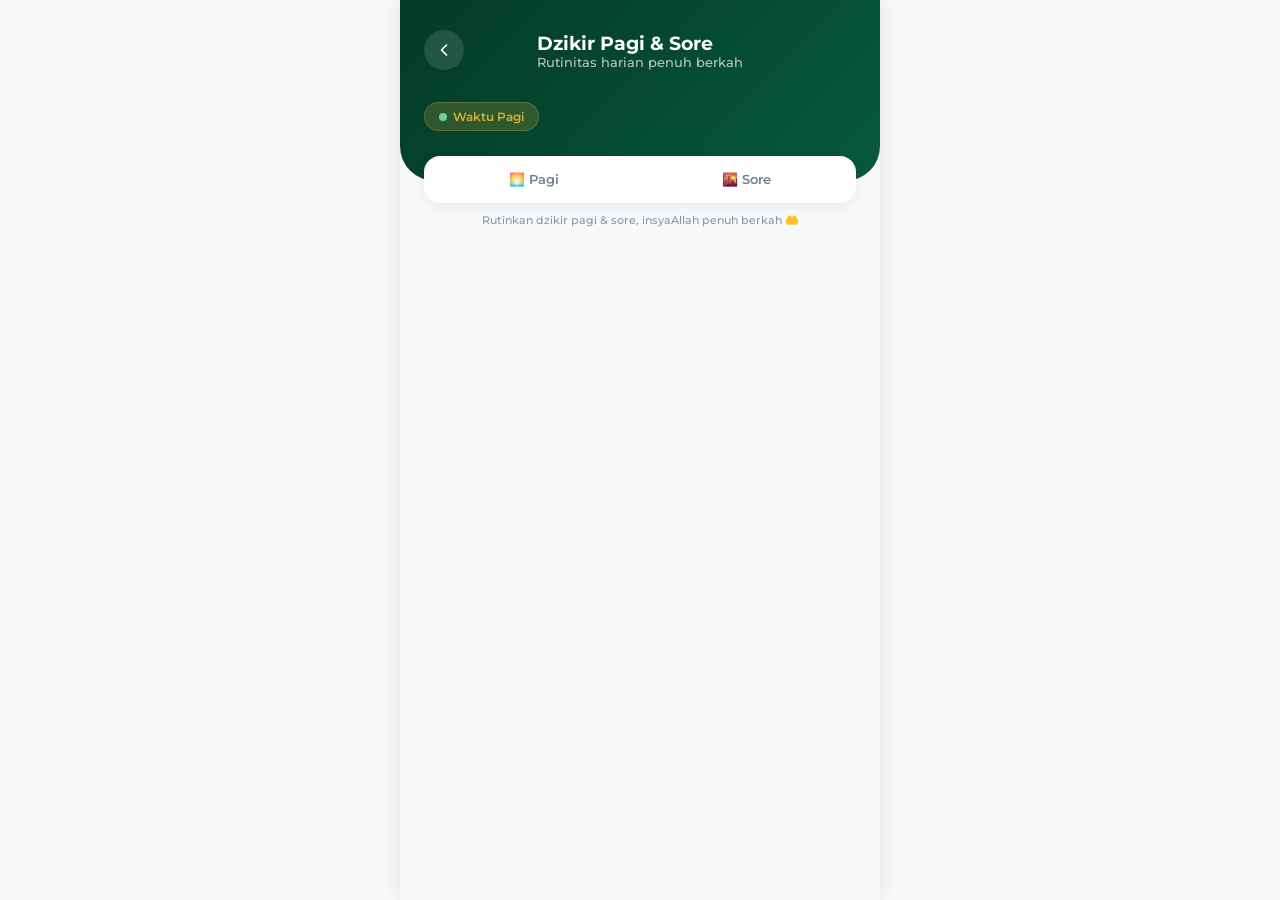
==== dzikir.html @ 4d91967d "Initial commit - Masjid Al Muhtadin website" ====
<!DOCTYPE html>
<html lang="id">
<head>
    <meta charset="UTF-8">
    <meta name="viewport" content="width=device-width, initial-scale=1.0, maximum-scale=1.0, user-scalable=no">
    <title>Dzikir Pagi & Sore - Masjid Al Muhtadin</title>
    <link href="https://fonts.googleapis.com/css2?family=Montserrat:wght@400;500;600;700&family=Amiri:wght@400;700&display=swap" rel="stylesheet">
    <style>
        * { margin: 0; padding: 0; box-sizing: border-box; }
        body {
            font-family: 'Montserrat', sans-serif;
            background-color: #f7f9fa;
            display: flex;
            justify-content: center;
            min-height: 100vh;
        }
        .app-container {
            width: 100%;
            max-width: 480px;
            background-color: #f7f9fa;
            min-height: 100vh;
            padding: 0 0 30px 0;
            box-shadow: 0 0 20px rgba(0,0,0,0.1);
        }

        /* Header */
        .dzikir-header {
            background: linear-gradient(135deg, #043927 0%, #065a3e 100%);
            padding: 30px 24px 50px 24px;
            border-bottom-left-radius: 35px;
            border-bottom-right-radius: 35px;
            position: relative;
        }
        .dzikir-header-top {
            display: flex;
            justify-content: space-between;
            align-items: center;
            margin-bottom: 20px;
        }
        .dzikir-back {
            width: 40px;
            height: 40px;
            border-radius: 50%;
            background: rgba(255,255,255,0.12);
            display: flex;
            justify-content: center;
            align-items: center;
            cursor: pointer;
            border: none;
            color: #ffffff;
        }
        .dzikir-back svg { width: 20px; height: 20px; }
        .dzikir-header-title {
            color: #ffffff;
            font-size: 1.2rem;
            font-weight: 700;
        }
        .dzikir-header-sub {
            color: rgba(255,255,255,0.7);
            font-size: 0.8rem;
            font-weight: 500;
        }
        .dzikir-waktu-badge {
            display: inline-flex;
            align-items: center;
            gap: 6px;
            background: rgba(212, 175, 55, 0.2);
            border: 1px solid rgba(212, 175, 55, 0.3);
            border-radius: 20px;
            padding: 6px 14px;
            margin-top: 12px;
        }
        .dzikir-waktu-badge span {
            color: #d4af37;
            font-size: 0.75rem;
            font-weight: 600;
        }
        .dzikir-waktu-badge .dot {
            width: 8px;
            height: 8px;
            border-radius: 50%;
            background: #6fcf97;
            animation: pulse 2s infinite;
        }
        @keyframes pulse { 0%, 100% { opacity: 1; } 50% { opacity: 0.3; } }

        /* Tab Pagi / Sore */
        .tab-container {
            display: flex;
            margin: -25px 24px 0 24px;
            background: #ffffff;
            border-radius: 16px;
            padding: 4px;
            box-shadow: 0 4px 15px rgba(0,0,0,0.06);
            position: relative;
            z-index: 2;
        }
        .tab-btn {
            flex: 1;
            padding: 12px;
            border: none;
            border-radius: 12px;
            font-family: 'Montserrat', sans-serif;
            font-size: 0.8rem;
            font-weight: 600;
            cursor: pointer;
            transition: all 0.3s ease;
            background: transparent;
            color: #718096;
        }
        .tab-btn.active {
            background: #043927;
            color: #ffffff;
            box-shadow: 0 2px 8px rgba(4,57,39,0.2);
        }

        /* Daftar Dzikir */
        .dzikir-list {
            padding: 20px 24px;
        }
        .dzikir-card {
            background: #ffffff;
            border-radius: 18px;
            padding: 20px;
            margin-bottom: 16px;
            box-shadow: 0 2px 10px rgba(0,0,0,0.04);
            transition: transform 0.2s ease;
        }
        .dzikir-card:active {
            transform: scale(0.99);
        }
        .dzikir-arab {
            font-family: 'Amiri', serif;
            font-size: 1.5rem;
            font-weight: 700;
            color: #043927;
            line-height: 1.8;
            margin-bottom: 12px;
            text-align: right;
            direction: rtl;
        }
        .dzikir-latin {
            color: #4a5568;
            font-size: 0.85rem;
            font-weight: 500;
            font-style: italic;
            margin-bottom: 8px;
            line-height: 1.5;
        }
        .dzikir-arti {
            color: #718096;
            font-size: 0.78rem;
            font-weight: 400;
            line-height: 1.5;
            margin-bottom: 12px;
        }
        .dzikir-info {
            display: flex;
            justify-content: space-between;
            align-items: center;
            padding-top: 12px;
            border-top: 1px solid #edf2f7;
        }
        .dzikir-pengulangan {
            display: flex;
            align-items: center;
            gap: 6px;
            color: #b8943a;
            font-size: 0.7rem;
            font-weight: 600;
        }
        .dzikir-pengulangan svg { width: 14px; height: 14px; }
        .dzikir-fadhilah {
            color: #83b299;
            font-size: 0.65rem;
            font-weight: 500;
            text-align: right;
            flex: 1;
            margin-left: 10px;
        }

        /* Counter */
        .dzikir-counter {
            display: flex;
            align-items: center;
            gap: 8px;
        }
        .counter-btn {
            width: 32px;
            height: 32px;
            border-radius: 50%;
            border: 2px solid #043927;
            background: transparent;
            color: #043927;
            font-size: 1rem;
            font-weight: 700;
            cursor: pointer;
            display: flex;
            justify-content: center;
            align-items: center;
            transition: all 0.2s ease;
        }
        .counter-btn:active {
            background: #043927;
            color: #ffffff;
        }
        .counter-num {
            font-size: 0.9rem;
            font-weight: 700;
            color: #043927;
            min-width: 20px;
            text-align: center;
        }

        /* Footer */
        .dzikir-footer {
            text-align: center;
            padding: 10px 24px 0 24px;
            color: #8c96a3;
            font-size: 0.7rem;
            font-weight: 500;
        }

        /* Sembunyikan konten tab */
        .tab-content { display: none; }
        .tab-content.active { display: block; }
    </style>
</head>
<body>
    <div class="app-container">
        <!-- Header -->
        <div class="dzikir-header">
            <div class="dzikir-header-top">
                <a href="index.html" class="dzikir-back" style="text-decoration: none;">
                    <svg viewBox="0 0 24 24" fill="none" xmlns="http://www.w3.org/2000/svg">
                        <path d="M15 18l-6-6 6-6" stroke="#ffffff" stroke-width="2" stroke-linecap="round" stroke-linejoin="round"/>
                    </svg>
                </a>
                <div>
                    <div class="dzikir-header-title">Dzikir Pagi & Sore</div>
                    <div class="dzikir-header-sub">Rutinitas harian penuh berkah</div>
                </div>
                <div style="width:40px;"></div>
            </div>
            <div class="dzikir-waktu-badge">
                <div class="dot"></div>
                <span id="waktuStatus">Waktu Pagi</span>
            </div>
        </div>

        <!-- Tab -->
        <div class="tab-container">
            <button class="tab-btn active" onclick="switchTab('pagi')">🌅 Pagi</button>
            <button class="tab-btn" onclick="switchTab('sore')">🌇 Sore</button>
        </div>

        <!-- Konten Dzikir Pagi -->
        <div id="tab-pagi" class="tab-content active">
            <div class="dzikir-list">

                <div class="dzikir-card">
                    <div class="dzikir-arab">أَعُوذُ بِاللَّهِ مِنَ الشَّيْطَانِ الرَّجِيمِ</div>
                    <div class="dzikir-latin">A'udzu billahi minasy syaithonir rojiim</div>
                    <div class="dzikir-arti">"Aku berlindung kepada Allah dari godaan setan yang terkutuk"</div>
                    <div class="dzikir-info">
                        <div class="dzikir-pengulangan">
                            <svg viewBox="0 0 24 24" fill="none" xmlns="http://www.w3.org/2000/svg"><path d="M12 2C6.48 2 2 6.48 2 12s4.48 10 10 10 10-4.48 10-10S17.52 2 12 2zm0 18c-4.41 0-8-3.59-8-8s3.59-8 8-8 8 3.59 8 8-3.59 8-8 8z" fill="#b8943a"/><path d="M12 6v6l4 2" stroke="#b8943a" stroke-width="1.5"/></svg>
                            <span>1x</span>
                        </div>
                        <span class="dzikir-fadhilah">Dibaca sebelum dzikir</span>
                    </div>
                </div>

                <div class="dzikir-card">
                    <div class="dzikir-arab">اللَّهُ لَا إِلَٰهَ إِلَّا هُوَ الْحَيُّ الْقَيُّومُ ۚ لَا تَأْخُذُهُ سِنَةٌ وَلَا نَوْمٌ ۚ لَهُ مَا فِي السَّمَاوَاتِ وَمَا فِي الْأَرْضِ ۗ مَنْ ذَا الَّذِي يَشْفَعُ عِنْدَهُ إِلَّا بِإِذْنِهِ ۚ يَعْلَمُ مَا بَيْنَ أَيْدِيهِمْ وَمَا خَلْفَهُمْ ۖ وَلَا يُحِيطُونَ بِشَيْءٍ مِنْ عِلْمِهِ إِلَّا بِمَا شَاءَ ۚ وَسِعَ كُرْسِيُّهُ السَّمَاوَاتِ وَالْأَرْضَ ۖ وَلَا يَئُودُهُ حِفْظُهُمَا ۚ وَهُوَ الْعَلِيُّ الْعَظِيمُ</div>
                    <div class="dzikir-latin">Allahu laa ilaaha illaa huwal hayyul qayyuum, laa ta'khudzuhuu sinatuw walaa nauum...</div>
                    <div class="dzikir-arti">"Allah, tidak ada Tuhan selain Dia, Yang Maha Hidup, Yang terus menerus mengurus (makhluk-Nya)..." (QS. Al-Baqarah: 255)</div>
                    <div class="dzikir-info">
                        <div class="dzikir-pengulangan">
                            <svg viewBox="0 0 24 24" fill="none" xmlns="http://www.w3.org/2000/svg"><path d="M12 2C6.48 2 2 6.48 2 12s4.48 10 10 10 10-4.48 10-10S17.52 2 12 2zm0 18c-4.41 0-8-3.59-8-8s3.59-8 8-8 8 3.59 8 8-3.59 8-8 8z" fill="#b8943a"/><path d="M12 6v6l4 2" stroke="#b8943a" stroke-width="1.5"/></svg>
                            <span>1x</span>
                        </div>
                        <span class="dzikir-fadhilah">Ayat Kursi - Dilindungi sepanjang hari</span>
                    </div>
                </div>

                <div class="dzikir-card">
                    <div class="dzikir-arab">بِسْمِ اللَّهِ الرَّحْمَنِ الرَّحِيمِ. قُلْ هُوَ اللَّهُ أَحَدٌ، اللَّهُ الصَّمَدُ، لَمْ يَلِدْ وَلَمْ يُولَدْ، وَلَمْ يَكُنْ لَهُ كُفُوًا أَحَدٌ</div>
                    <div class="dzikir-latin">Qul huwallahu ahad, allahush shamad, lam yalid wa lam yuulad, wa lam yakul lahu kufuwan ahad</div>
                    <div class="dzikir-arti">"Katakanlah: Dialah Allah Yang Maha Esa, Allah tempat meminta..." (QS. Al-Ikhlas)</div>
                    <div class="dzikir-info">
                        <div class="dzikir-pengulangan">
                            <svg viewBox="0 0 24 24" fill="none" xmlns="http://www.w3.org/2000/svg"><path d="M12 2C6.48 2 2 6.48 2 12s4.48 10 10 10 10-4.48 10-10S17.52 2 12 2zm0 18c-4.41 0-8-3.59-8-8s3.59-8 8-8 8 3.59 8 8-3.59 8-8 8z" fill="#b8943a"/><path d="M12 6v6l4 2" stroke="#b8943a" stroke-width="1.5"/></svg>
                            <span>3x</span>
                        </div>
                        <span class="dzikir-fadhilah">Setara khatam Al-Qur'an 1/3</span>
                    </div>
                </div>

                <div class="dzikir-card">
                    <div class="dzikir-arab">بِسْمِ اللَّهِ الرَّحْمَنِ الرَّحِيمِ. قُلْ أَعُوذُ بِرَبِّ الْفَلَقِ، مِنْ شَرِّ مَا خَلَقَ...</div>
                    <div class="dzikir-latin">Qul a'udzu birabbil falaq, min syarri ma khalaq...</div>
                    <div class="dzikir-arti">"Katakanlah: Aku berlindung kepada Tuhan yang menguasai waktu subuh..." (QS. Al-Falaq)</div>
                    <div class="dzikir-info">
                        <div class="dzikir-pengulangan">
                            <svg viewBox="0 0 24 24" fill="none" xmlns="http://www.w3.org/2000/svg"><path d="M12 2C6.48 2 2 6.48 2 12s4.48 10 10 10 10-4.48 10-10S17.52 2 12 2zm0 18c-4.41 0-8-3.59-8-8s3.59-8 8-8 8 3.59 8 8-3.59 8-8 8z" fill="#b8943a"/><path d="M12 6v6l4 2" stroke="#b8943a" stroke-width="1.5"/></svg>
                            <span>3x</span>
                        </div>
                        <span class="dzikir-fadhilah">Dilindungi dari kejahatan</span>
                    </div>
                </div>

                <div class="dzikir-card">
                    <div class="dzikir-arab">بِسْمِ اللَّهِ الرَّحْمَنِ الرَّحِيمِ. قُلْ أَعُوذُ بِرَبِّ النَّاسِ، مَلِكِ النَّاسِ...</div>
                    <div class="dzikir-latin">Qul a'udzu birabbin naas, malikin naas...</div>
                    <div class="dzikir-arti">"Katakanlah: Aku berlindung kepada Tuhan manusia, Raja manusia..." (QS. An-Nas)</div>
                    <div class="dzikir-info">
                        <div class="dzikir-pengulangan">
                            <svg viewBox="0 0 24 24" fill="none" xmlns="http://www.w3.org/2000/svg"><path d="M12 2C6.48 2 2 6.48 2 12s4.48 10 10 10 10-4.48 10-10S17.52 2 12 2zm0 18c-4.41 0-8-3.59-8-8s3.59-8 8-8 8 3.59 8 8-3.59 8-8 8z" fill="#b8943a"/><path d="M12 6v6l4 2" stroke="#b8943a" stroke-width="1.5"/></svg>
                            <span>3x</span>
                        </div>
                        <span class="dzikir-fadhilah">Dilindungi dari bisikan setan</span>
                    </div>
                </div>

                <div class="dzikir-card">
                    <div class="dzikir-arab">أَصْبَحْنَا وَأَصْبَحَ الْمُلْكُ لِلَّهِ، وَالْحَمْدُ لِلَّهِ، لَا إِلَٰهَ إِلَّا اللَّهُ وَحْدَهُ لَا شَرِيكَ لَهُ</div>
                    <div class="dzikir-latin">Ashbahnaa wa ashbahal mulku lillah, walhamdu lillah, laa ilaaha illallah wahdahu laa syariika lah</div>
                    <div class="dzikir-arti">"Kami telah memasuki waktu pagi dan kerajaan hanya milik Allah, segala puji bagi Allah, tidak ada Tuhan selain Allah Yang Maha Esa, tidak ada sekutu bagi-Nya"</div>
                    <div class="dzikir-info">
                        <div class="dzikir-pengulangan">
                            <svg viewBox="0 0 24 24" fill="none" xmlns="http://www.w3.org/2000/svg"><path d="M12 2C6.48 2 2 6.48 2 12s4.48 10 10 10 10-4.48 10-10S17.52 2 12 2zm0 18c-4.41 0-8-3.59-8-8s3.59-8 8-8 8 3.59 8 8-3.59 8-8 8z" fill="#b8943a"/><path d="M12 6v6l4 2" stroke="#b8943a" stroke-width="1.5"/></svg>
                            <span>1x</span>
                        </div>
                        <span class="dzikir-fadhilah">Doa pagi hari</span>
                    </div>
                </div>

                <div class="dzikir-card">
                    <div class="dzikir-arab">سُبْحَانَ اللَّهِ وَبِحَمْدِهِ، سُبْحَانَ اللَّهِ الْعَظِيمِ</div>
                    <div class="dzikir-latin">Subhanallah wa bihamdih, subhanallahil 'adziim</div>
                    <div class="dzikir-arti">"Maha Suci Allah dengan segala puji-Nya, Maha Suci Allah Yang Maha Agung"</div>
                    <div class="dzikir-info">
                        <div class="dzikir-pengulangan">
                            <svg viewBox="0 0 24 24" fill="none" xmlns="http://www.w3.org/2000/svg"><path d="M12 2C6.48 2 2 6.48 2 12s4.48 10 10 10 10-4.48 10-10S17.52 2 12 2zm0 18c-4.41 0-8-3.59-8-8s3.59-8 8-8 8 3.59 8 8-3.59 8-8 8z" fill="#b8943a"/><path d="M12 6v6l4 2" stroke="#b8943a" stroke-width="1.5"/></svg>
                            <span>100x</span>
                        </div>
                        <span class="dzikir-fadhilah">Dihapus dosa walau sebanyak buih di laut</span>
                    </div>
                </div>

                <div class="dzikir-card">
                    <div class="dzikir-arab">لَا إِلَٰهَ إِلَّا اللَّهُ وَحْدَهُ لَا شَرِيكَ لَهُ، لَهُ الْمُلْكُ وَلَهُ الْحَمْدُ، وَهُوَ عَلَىٰ كُلِّ شَيْءٍ قَدِيرٌ</div>
                    <div class="dzikir-latin">Laa ilaaha illallah wahdahu laa syariika lah, lahul mulku wa lahul hamdu wa huwa 'alaa kulli syai-in qodiir</div>
                    <div class="dzikir-arti">"Tidak ada Tuhan selain Allah Yang Maha Esa, tidak ada sekutu bagi-Nya. Milik-Nya kerajaan dan pujian, dan Dia Maha Kuasa atas segala sesuatu"</div>
                    <div class="dzikir-info">
                        <div class="dzikir-pengulangan">
                            <svg viewBox="0 0 24 24" fill="none" xmlns="http://www.w3.org/2000/svg"><path d="M12 2C6.48 2 2 6.48 2 12s4.48 10 10 10 10-4.48 10-10S17.52 2 12 2zm0 18c-4.41 0-8-3.59-8-8s3.59-8 8-8 8 3.59 8 8-3.59 8-8 8z" fill="#b8943a"/><path d="M12 6v6l4 2" stroke="#b8943a" stroke-width="1.5"/></svg>
                            <span>10x</span>
                        </div>
                        <span class="dzikir-fadhilah">Pahala seperti memerdekakan budak</span>
                    </div>
                </div>

            </div>
        </div>

        <!-- Footer -->
        <div class="dzikir-footer">
            <p>Rutinkan dzikir pagi & sore, insyaAllah penuh berkah 🤲</p>
        </div>

    </div>

    <script>
        function switchTab(tab) {
            // Sembunyikan semua tab
            document.querySelectorAll('.tab-content').forEach(el => el.classList.remove('active'));
            document.querySelectorAll('.tab-btn').forEach(el => el.classList.remove('active'));
            
            // Tampilkan tab yang dipilih
            document.getElementById('tab-' + tab).classList.add('active');
            document.querySelector('.tab-btn[onclick*="' + tab + '"]').classList.add('active');
            
            // Update badge waktu
            const statusEl = document.getElementById('waktuStatus');
            if (tab === 'pagi') {
                statusEl.textContent = 'Waktu Pagi';
            } else {
                statusEl.textContent = 'Waktu Sore';
            }
        }

        // Deteksi waktu otomatis
        document.addEventListener('DOMContentLoaded', function() {
            const hour = new Date().getHours();
            if (hour >= 6 && hour < 17) {
                // Pagi (06:00 - 16:59)
                switchTab('pagi');
            } else {
                // Sore/Malam (17:00 - 05:59)
                switchTab('sore');
            }
        });
    </script>

</body>
</html>
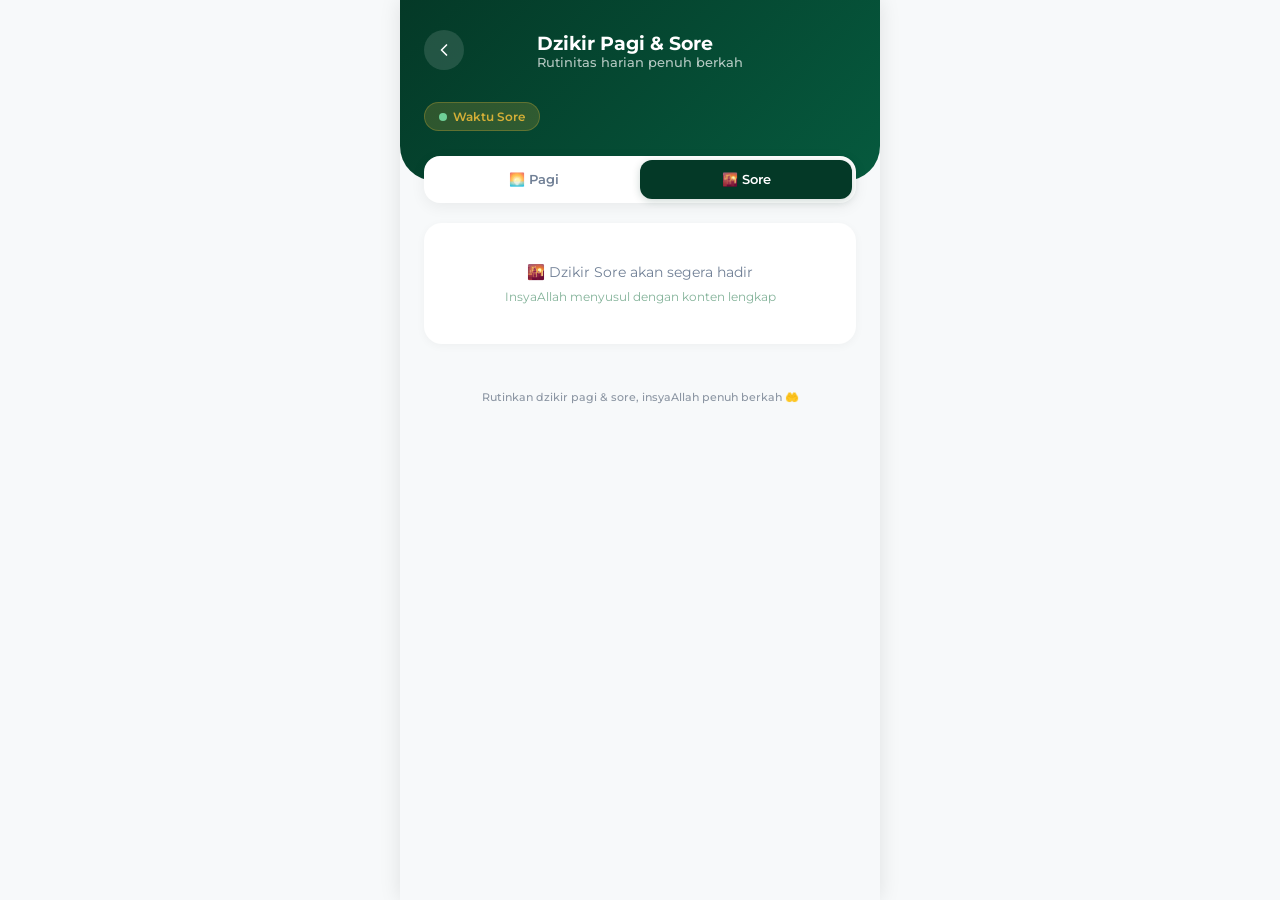
==== commit 254d4276: "Update dzikir pagi lengkap 19 dzikir sesuai sunnah (dari rumaysho.com)" ====
--- a/dzikir.html
+++ b/dzikir.html
@@ -128,6 +128,19 @@
         }
         .dzikir-card:active {
             transform: scale(0.99);
+        }
+        .dzikir-nomor {
+            display: inline-flex;
+            width: 28px;
+            height: 28px;
+            border-radius: 50%;
+            background: #043927;
+            color: #ffffff;
+            font-size: 0.75rem;
+            font-weight: 700;
+            justify-content: center;
+            align-items: center;
+            margin-bottom: 10px;
         }
         .dzikir-arab {
             font-family: 'Amiri', serif;
@@ -258,7 +271,9 @@
         <div id="tab-pagi" class="tab-content active">
             <div class="dzikir-list">
 
-                <div class="dzikir-card">
+                <!-- [1] Ta'awudz -->
+                <div class="dzikir-card">
+                    <div class="dzikir-nomor">1</div>
                     <div class="dzikir-arab">أَعُوذُ بِاللَّهِ مِنَ الشَّيْطَانِ الرَّجِيمِ</div>
                     <div class="dzikir-latin">A'udzu billahi minasy syaithonir rojiim</div>
                     <div class="dzikir-arti">"Aku berlindung kepada Allah dari godaan setan yang terkutuk"</div>
@@ -271,23 +286,27 @@
                     </div>
                 </div>
 
-                <div class="dzikir-card">
-                    <div class="dzikir-arab">اللَّهُ لَا إِلَٰهَ إِلَّا هُوَ الْحَيُّ الْقَيُّومُ ۚ لَا تَأْخُذُهُ سِنَةٌ وَلَا نَوْمٌ ۚ لَهُ مَا فِي السَّمَاوَاتِ وَمَا فِي الْأَرْضِ ۗ مَنْ ذَا الَّذِي يَشْفَعُ عِنْدَهُ إِلَّا بِإِذْنِهِ ۚ يَعْلَمُ مَا بَيْنَ أَيْدِيهِمْ وَمَا خَلْفَهُمْ ۖ وَلَا يُحِيطُونَ بِشَيْءٍ مِنْ عِلْمِهِ إِلَّا بِمَا شَاءَ ۚ وَسِعَ كُرْسِيُّهُ السَّمَاوَاتِ وَالْأَرْضَ ۖ وَلَا يَئُودُهُ حِفْظُهُمَا ۚ وَهُوَ الْعَلِيُّ الْعَظِيمُ</div>
+                <!-- [2] Ayat Kursi -->
+                <div class="dzikir-card">
+                    <div class="dzikir-nomor">2</div>
+                    <div class="dzikir-arab">ٱللَّهُ لَآ إِلَٰهَ إِلَّا هُوَ ٱلْحَىُّ ٱلْقَيُّومُ ۚ لَا تَأْخُذُهُۥ سِنَةٌ وَلَا نَوْمٌ ۚ لَّهُۥ مَا فِى ٱلسَّمَٰوَٰتِ وَمَا فِى ٱلْأَرْضِ ۗ مَن ذَا ٱلَّذِى يَشْفَعُ عِندَهُۥٓ إِلَّا بِإِذْنِهِۦ ۚ يَعْلَمُ مَا بَيْنَ أَيْدِيهِمْ وَمَا خَلْفَهُمْ ۖ وَلَا يُحِيطُونَ بِشَىْءٍ مِّنْ عِلْمِهِۦٓ إِلَّا بِمَا شَآءَ ۚ وَسِعَ كُرْسِيُّهُ ٱلسَّمَٰوَٰتِ وَٱلْأَرْضَ ۖ وَلَا يَـُٔودُهُۥ حِفْظُهُمَا ۚ وَهُوَ ٱلْعَلِىُّ ٱلْعَظِيمُ</div>
                     <div class="dzikir-latin">Allahu laa ilaaha illaa huwal hayyul qayyuum, laa ta'khudzuhuu sinatuw walaa nauum...</div>
-                    <div class="dzikir-arti">"Allah, tidak ada Tuhan selain Dia, Yang Maha Hidup, Yang terus menerus mengurus (makhluk-Nya)..." (QS. Al-Baqarah: 255)</div>
-                    <div class="dzikir-info">
-                        <div class="dzikir-pengulangan">
-                            <svg viewBox="0 0 24 24" fill="none" xmlns="http://www.w3.org/2000/svg"><path d="M12 2C6.48 2 2 6.48 2 12s4.48 10 10 10 10-4.48 10-10S17.52 2 12 2zm0 18c-4.41 0-8-3.59-8-8s3.59-8 8-8 8 3.59 8 8-3.59 8-8 8z" fill="#b8943a"/><path d="M12 6v6l4 2" stroke="#b8943a" stroke-width="1.5"/></svg>
-                            <span>1x</span>
-                        </div>
-                        <span class="dzikir-fadhilah">Ayat Kursi - Dilindungi sepanjang hari</span>
-                    </div>
-                </div>
-
-                <div class="dzikir-card">
-                    <div class="dzikir-arab">بِسْمِ اللَّهِ الرَّحْمَنِ الرَّحِيمِ. قُلْ هُوَ اللَّهُ أَحَدٌ، اللَّهُ الصَّمَدُ، لَمْ يَلِدْ وَلَمْ يُولَدْ، وَلَمْ يَكُنْ لَهُ كُفُوًا أَحَدٌ</div>
+                    <div class="dzikir-arti">"Allah, tidak ada ilah (yang berhak disembah) melainkan Dia, yang hidup kekal lagi terus menerus mengurus (makhluk-Nya). Dia tidak mengantuk dan tidak tidur..." (QS. Al Baqarah: 255)</div>
+                    <div class="dzikir-info">
+                        <div class="dzikir-pengulangan">
+                            <svg viewBox="0 0 24 24" fill="none" xmlns="http://www.w3.org/2000/svg"><path d="M12 2C6.48 2 2 6.48 2 12s4.48 10 10 10 10-4.48 10-10S17.52 2 12 2zm0 18c-4.41 0-8-3.59-8-8s3.59-8 8-8 8 3.59 8 8-3.59 8-8 8z" fill="#b8943a"/><path d="M12 6v6l4 2" stroke="#b8943a" stroke-width="1.5"/></svg>
+                            <span>1x</span>
+                        </div>
+                        <span class="dzikir-fadhilah">Dilindungi (oleh Allah) hingga petang</span>
+                    </div>
+                </div>
+
+                <!-- [3] Al Ikhlas, Al Falaq, An Naas -->
+                <div class="dzikir-card">
+                    <div class="dzikir-nomor">3</div>
+                    <div class="dzikir-arab">بِسْمِ اللَّهِ الرَّحْمَنِ الرَّحِيمِ<br>قُلْ هُوَ اللَّهُ أَحَدٌ<br>اللَّهُ الصَّمَدُ<br>لَمْ يَلِدْ وَلَمْ يُولَدْ<br>وَلَمْ يَكُن لَّهُ كُفُوًا أَحَدٌ</div>
                     <div class="dzikir-latin">Qul huwallahu ahad, allahush shamad, lam yalid wa lam yuulad, wa lam yakul lahu kufuwan ahad</div>
-                    <div class="dzikir-arti">"Katakanlah: Dialah Allah Yang Maha Esa, Allah tempat meminta..." (QS. Al-Ikhlas)</div>
+                    <div class="dzikir-arti">"Katakanlah: Dialah Allah, Yang Maha Esa. Allah adalah ilah yang bergantung kepada-Nya segala urusan..." (QS. Al Ikhlas: 1-4)</div>
                     <div class="dzikir-info">
                         <div class="dzikir-pengulangan">
                             <svg viewBox="0 0 24 24" fill="none" xmlns="http://www.w3.org/2000/svg"><path d="M12 2C6.48 2 2 6.48 2 12s4.48 10 10 10 10-4.48 10-10S17.52 2 12 2zm0 18c-4.41 0-8-3.59-8-8s3.59-8 8-8 8 3.59 8 8-3.59 8-8 8z" fill="#b8943a"/><path d="M12 6v6l4 2" stroke="#b8943a" stroke-width="1.5"/></svg>
@@ -298,9 +317,10 @@
                 </div>
 
                 <div class="dzikir-card">
-                    <div class="dzikir-arab">بِسْمِ اللَّهِ الرَّحْمَنِ الرَّحِيمِ. قُلْ أَعُوذُ بِرَبِّ الْفَلَقِ، مِنْ شَرِّ مَا خَلَقَ...</div>
+                    <div class="dzikir-nomor">3</div>
+                    <div class="dzikir-arab">بِسْمِ اللَّهِ الرَّحْمَنِ الرَّحِيمِ<br>قُلْ أَعُوذُ بِرَبِّ الْفَلَقِ<br>مِن شَرِّ مَا خَلَقَ<br>وَمِن شَرِّ غَاسِقٍ إِذَا وَقَبَ<br>وَمِن شَرِّ النَّفَّاثَاتِ فِي الْعُقَدِ<br>وَمِن شَرِّ حَاسِدٍ إِذَا حَسَدَ</div>
                     <div class="dzikir-latin">Qul a'udzu birabbil falaq, min syarri ma khalaq...</div>
-                    <div class="dzikir-arti">"Katakanlah: Aku berlindung kepada Tuhan yang menguasai waktu subuh..." (QS. Al-Falaq)</div>
+                    <div class="dzikir-arti">"Katakanlah: Aku berlindung kepada Rabb yang menguasai Shubuh, dari kejahatan makhluk-Nya..." (QS. Al Falaq: 1-5)</div>
                     <div class="dzikir-info">
                         <div class="dzikir-pengulangan">
                             <svg viewBox="0 0 24 24" fill="none" xmlns="http://www.w3.org/2000/svg"><path d="M12 2C6.48 2 2 6.48 2 12s4.48 10 10 10 10-4.48 10-10S17.52 2 12 2zm0 18c-4.41 0-8-3.59-8-8s3.59-8 8-8 8 3.59 8 8-3.59 8-8 8z" fill="#b8943a"/><path d="M12 6v6l4 2" stroke="#b8943a" stroke-width="1.5"/></svg>
@@ -311,9 +331,10 @@
                 </div>
 
                 <div class="dzikir-card">
-                    <div class="dzikir-arab">بِسْمِ اللَّهِ الرَّحْمَنِ الرَّحِيمِ. قُلْ أَعُوذُ بِرَبِّ النَّاسِ، مَلِكِ النَّاسِ...</div>
+                    <div class="dzikir-nomor">3</div>
+                    <div class="dzikir-arab">بِسْمِ اللَّهِ الرَّحْمَنِ الرَّحِيمِ<br>قُلْ أَعُوذُ بِرَبِّ النَّاسِ<br>مَلِكِ النَّاسِ<br>إِلَهِ النَّاسِ<br>مِن شَرِّ الْوَسْوَاسِ الْخَنَّاسِ<br>الَّذِي يُوَسْوِسُ فِي صُدُورِ النَّاسِ<br>مِنَ الْجِنَّةِ وَ النَّاسِ</div>
                     <div class="dzikir-latin">Qul a'udzu birabbin naas, malikin naas...</div>
-                    <div class="dzikir-arti">"Katakanlah: Aku berlindung kepada Tuhan manusia, Raja manusia..." (QS. An-Nas)</div>
+                    <div class="dzikir-arti">"Katakanlah: Aku berlindung kepada Rabb manusia, Raja manusia, Sembahan manusia, dari kejahatan (bisikan) syaitan yang biasa bersembunyi..." (QS. An Naas: 1-6)</div>
                     <div class="dzikir-info">
                         <div class="dzikir-pengulangan">
                             <svg viewBox="0 0 24 24" fill="none" xmlns="http://www.w3.org/2000/svg"><path d="M12 2C6.48 2 2 6.48 2 12s4.48 10 10 10 10-4.48 10-10S17.52 2 12 2zm0 18c-4.41 0-8-3.59-8-8s3.59-8 8-8 8 3.59 8 8-3.59 8-8 8z" fill="#b8943a"/><path d="M12 6v6l4 2" stroke="#b8943a" stroke-width="1.5"/></svg>
@@ -323,45 +344,256 @@
                     </div>
                 </div>
 
-                <div class="dzikir-card">
-                    <div class="dzikir-arab">أَصْبَحْنَا وَأَصْبَحَ الْمُلْكُ لِلَّهِ، وَالْحَمْدُ لِلَّهِ، لَا إِلَٰهَ إِلَّا اللَّهُ وَحْدَهُ لَا شَرِيكَ لَهُ</div>
-                    <div class="dzikir-latin">Ashbahnaa wa ashbahal mulku lillah, walhamdu lillah, laa ilaaha illallah wahdahu laa syariika lah</div>
-                    <div class="dzikir-arti">"Kami telah memasuki waktu pagi dan kerajaan hanya milik Allah, segala puji bagi Allah, tidak ada Tuhan selain Allah Yang Maha Esa, tidak ada sekutu bagi-Nya"</div>
-                    <div class="dzikir-info">
-                        <div class="dzikir-pengulangan">
-                            <svg viewBox="0 0 24 24" fill="none" xmlns="http://www.w3.org/2000/svg"><path d="M12 2C6.48 2 2 6.48 2 12s4.48 10 10 10 10-4.48 10-10S17.52 2 12 2zm0 18c-4.41 0-8-3.59-8-8s3.59-8 8-8 8 3.59 8 8-3.59 8-8 8z" fill="#b8943a"/><path d="M12 6v6l4 2" stroke="#b8943a" stroke-width="1.5"/></svg>
-                            <span>1x</span>
-                        </div>
-                        <span class="dzikir-fadhilah">Doa pagi hari</span>
-                    </div>
-                </div>
-
-                <div class="dzikir-card">
-                    <div class="dzikir-arab">سُبْحَانَ اللَّهِ وَبِحَمْدِهِ، سُبْحَانَ اللَّهِ الْعَظِيمِ</div>
-                    <div class="dzikir-latin">Subhanallah wa bihamdih, subhanallahil 'adziim</div>
-                    <div class="dzikir-arti">"Maha Suci Allah dengan segala puji-Nya, Maha Suci Allah Yang Maha Agung"</div>
+                <!-- [4] Ashbahna -->
+                <div class="dzikir-card">
+                    <div class="dzikir-nomor">4</div>
+                    <div class="dzikir-arab">أَصْبَحْنَا وَأَصْبَحَ الْمُلْكُ لِلَّهِ، وَالْحَمْدُ لِلَّهِ، لاَ إِلَـهَ إِلاَّ اللهُ وَحْدَهُ لاَ شَرِيْكَ لَهُ، لَهُ الْمُلْكُ وَلَهُ الْحَمْدُ وَهُوَ عَلَى كُلِّ شَيْءٍ قَدِيْرُ. رَبِّ أَسْأَلُكَ خَيْرَ مَا فِيْ هَذَا الْيَوْمِ وَخَيْرَ مَا بَعْدَهُ، وَأَعُوْذُ بِكَ مِنْ شَرِّ مَا فِيْ هَذَا الْيَوْمِ وَشَرِّ مَا بَعْدَهُ، رَبِّ أَعُوْذُ بِكَ مِنَ الْكَسَلِ وَسُوْءِ الْكِبَرِ، رَبِّ أَعُوْذُ بِكَ مِنْ عَذَابٍ فِي النَّارِ وَعَذَابٍ فِي الْقَبْرِ</div>
+                    <div class="dzikir-latin">Ash-bahnaa wa ash-bahal mulku lillah walhamdulillah, laa ilaha illallah wahdahu laa syarika lah, lahul mulku walahul hamdu wa huwa 'ala kulli syai-in qodir. Robbi as-aluka khoiro maa fii hadzal yaum wa khoiro maa ba'dahu, wa a'udzu bika min syarri maa fii hadzal yaum wa syarri maa ba'dahu. Robbi a'udzu bika minal kasali wa su-il kibar. Robbi a'udzu bika min 'adzabin fin naari wa 'adzabin fil qobri.</div>
+                    <div class="dzikir-arti">"Kami telah memasuki waktu pagi dan kerajaan hanya milik Allah, segala puji bagi Allah. Tidak ada ilah (yang berhak disembah) kecuali Allah semata, tiada sekutu bagi-Nya. Milik Allah kerajaan dan bagi-Nya pujian. Dia-lah Yang Mahakuasa atas segala sesuatu. Wahai Rabbku, aku mohon kepada-Mu kebaikan di hari ini dan kebaikan sesudahnya. Aku berlindung kepada-Mu dari kejahatan hari ini dan kejahatan sesudahnya. Wahai Rabbku, aku berlindung kepada-Mu dari kemalasan dan kejelekan di hari tua. Wahai Rabbku, aku berlindung kepada-Mu dari siksaan di neraka dan siksaan di alam kubur."</div>
+                    <div class="dzikir-info">
+                        <div class="dzikir-pengulangan">
+                            <svg viewBox="0 0 24 24" fill="none" xmlns="http://www.w3.org/2000/svg"><path d="M12 2C6.48 2 2 6.48 2 12s4.48 10 10 10 10-4.48 10-10S17.52 2 12 2zm0 18c-4.41 0-8-3.59-8-8s3.59-8 8-8 8 3.59 8 8-3.59 8-8 8z" fill="#b8943a"/><path d="M12 6v6l4 2" stroke="#b8943a" stroke-width="1.5"/></svg>
+                            <span>1x</span>
+                        </div>
+                        <span class="dzikir-fadhilah">HR. Muslim no. 2723</span>
+                    </div>
+                </div>
+
+                <!-- [5] Allahumma bika ashbahna -->
+                <div class="dzikir-card">
+                    <div class="dzikir-nomor">5</div>
+                    <div class="dzikir-arab">اَللَّهُمَّ بِكَ أَصْبَحْنَا، وَبِكَ أَمْسَيْنَا، وَبِكَ نَحْيَا، وَبِكَ نَمُوْتُ وَإِلَيْكَ النُّشُوْرُ</div>
+                    <div class="dzikir-latin">Allahumma bika ash-bahnaa wa bika amsaynaa wa bika nahyaa wa bika namuutu wa ilaikan nusyuur.</div>
+                    <div class="dzikir-arti">"Ya Allah, dengan rahmat dan pertolongan-Mu kami memasuki waktu pagi, dan dengan rahmat dan pertolongan-Mu kami memasuki waktu petang. Dengan rahmat dan pertolongan-Mu kami hidup dan dengan kehendak-Mu kami mati. Dan kepada-Mu kebangkitan (bagi semua makhluk)."</div>
+                    <div class="dzikir-info">
+                        <div class="dzikir-pengulangan">
+                            <svg viewBox="0 0 24 24" fill="none" xmlns="http://www.w3.org/2000/svg"><path d="M12 2C6.48 2 2 6.48 2 12s4.48 10 10 10 10-4.48 10-10S17.52 2 12 2zm0 18c-4.41 0-8-3.59-8-8s3.59-8 8-8 8 3.59 8 8-3.59 8-8 8z" fill="#b8943a"/><path d="M12 6v6l4 2" stroke="#b8943a" stroke-width="1.5"/></svg>
+                            <span>1x</span>
+                        </div>
+                        <span class="dzikir-fadhilah">HR. Tirmidzi no. 3391, Abu Daud no. 5068</span>
+                    </div>
+                </div>
+
+                <!-- [6] Sayyidul Istighfar -->
+                <div class="dzikir-card">
+                    <div class="dzikir-nomor">6</div>
+                    <div class="dzikir-arab">اَللَّهُمَّ أَنْتَ رَبِّيْ لاَ إِلَـهَ إِلاَّ أَنْتَ، خَلَقْتَنِيْ وَأَنَا عَبْدُكَ، وَأَنَا عَلَى عَهْدِكَ وَوَعْدِكَ مَا اسْتَطَعْتُ، أَعُوْذُ بِكَ مِنْ شَرِّ مَا صَنَعْتُ، أَبُوْءُ لَكَ بِنِعْمَتِكَ عَلَيَّ، وَأَبُوْءُ بِذَنْبِيْ فَاغْفِرْ لِيْ فَإِنَّهُ لاَ يَغْفِرُ الذُّنُوْبَ إِلاَّ أَنْتَ</div>
+                    <div class="dzikir-latin">Allahumma anta robbii laa ilaha illa anta, kholaqtanii wa anaa 'abduka wa anaa 'ala 'ahdika wa wa'dika mas-tatho'tu. A'udzu bika min syarri maa shona'tu. Abu-u laka bi ni'matika 'alayya wa abu-u bi dzambii. Fagh-firlii fainnahu laa yagh-firudz dzunuuba illa anta.</div>
+                    <div class="dzikir-arti">"Ya Allah, Engkau adalah Rabbku, tidak ada ilah yang berhak disembah kecuali Engkau, Engkaulah yang menciptakanku. Aku adalah hamba-Mu. Aku akan setia pada perjanjianku pada-Mu semampuku dan aku yakin akan janji-Mu. Aku berlindung kepada-Mu dari kejelekan yang kuperbuat. Aku mengakui nikmat-Mu kepadaku dan aku mengakui dosaku. Oleh karena itu, ampunilah aku. Sesungguhnya tiada yang mengampuni dosa kecuali Engkau."</div>
+                    <div class="dzikir-info">
+                        <div class="dzikir-pengulangan">
+                            <svg viewBox="0 0 24 24" fill="none" xmlns="http://www.w3.org/2000/svg"><path d="M12 2C6.48 2 2 6.48 2 12s4.48 10 10 10 10-4.48 10-10S17.52 2 12 2zm0 18c-4.41 0-8-3.59-8-8s3.59-8 8-8 8 3.59 8 8-3.59 8-8 8z" fill="#b8943a"/><path d="M12 6v6l4 2" stroke="#b8943a" stroke-width="1.5"/></svg>
+                            <span>1x</span>
+                        </div>
+                        <span class="dzikir-fadhilah">Sayyidul Istighfar - Penghuni surga</span>
+                    </div>
+                </div>
+
+                <!-- [7] Allahumma inni ashbahtu -->
+                <div class="dzikir-card">
+                    <div class="dzikir-nomor">7</div>
+                    <div class="dzikir-arab">اَللَّهُمَّ إِنِّيْ أَصْبَحْتُ أُشْهِدُكَ وَأُشْهِدُ حَمَلَةَ عَرْشِكَ، وَمَلاَئِكَتَكَ وَجَمِيْعَ خَلْقِكَ، أَنَّكَ أَنْتَ اللهُ لاَ إِلَـهَ إِلاَّ أَنْتَ وَحْدَكَ لاَ شَرِيْكَ لَكَ، وَأَنَّ مُحَمَّدًا عَبْدُكَ وَرَسُوْلُكَ</div>
+                    <div class="dzikir-latin">Allahumma inni ash-bahtu usy-hiduka wa usy-hidu hamalata 'arsyika wa malaa-ikatak wa jami'a kholqik, annaka antallahu laa ilaha illa anta wahdaka laa syariika lak, wa anna Muhammadan 'abduka wa rosuuluk.</div>
+                    <div class="dzikir-arti">"Ya Allah, sesungguhnya aku di waktu pagi ini mempersaksikan Engkau, malaikat yang memikul 'Arys-Mu, malaikat-malaikat dan seluruh makhluk-Mu, bahwa sesungguhnya Engkau adalah Allah, tiada ilah yang berhak disembah kecuali Engkau semata, tiada sekutu bagi-Mu dan sesungguhnya Muhammad adalah hamba dan utusan-Mu."</div>
+                    <div class="dzikir-info">
+                        <div class="dzikir-pengulangan">
+                            <svg viewBox="0 0 24 24" fill="none" xmlns="http://www.w3.org/2000/svg"><path d="M12 2C6.48 2 2 6.48 2 12s4.48 10 10 10 10-4.48 10-10S17.52 2 12 2zm0 18c-4.41 0-8-3.59-8-8s3.59-8 8-8 8 3.59 8 8-3.59 8-8 8z" fill="#b8943a"/><path d="M12 6v6l4 2" stroke="#b8943a" stroke-width="1.5"/></svg>
+                            <span>4x</span>
+                        </div>
+                        <span class="dzikir-fadhilah">Dibebaskan dari siksa neraka</span>
+                    </div>
+                </div>
+
+                <!-- [8] Allahumma inni as-alukal 'afwa -->
+                <div class="dzikir-card">
+                    <div class="dzikir-nomor">8</div>
+                    <div class="dzikir-arab">اَللَّهُمَّ إِنِّيْ أَسْأَلُكَ الْعَفْوَ وَالْعَافِيَةَ فِي الدُّنْيَا وَاْلآخِرَةِ، اَللَّهُمَّ إِنِّيْ أَسْأَلُكَ الْعَفْوَ وَالْعَافِيَةَ فِي دِيْنِيْ وَدُنْيَايَ وَأَهْلِيْ وَمَالِيْ اللَّهُمَّ اسْتُرْ عَوْرَاتِى وَآمِنْ رَوْعَاتِى. اَللَّهُمَّ احْفَظْنِيْ مِنْ بَيْنِ يَدَيَّ، وَمِنْ خَلْفِيْ، وَعَنْ يَمِيْنِيْ وَعَنْ شِمَالِيْ، وَمِنْ فَوْقِيْ، وَأَعُوْذُ بِعَظَمَتِكَ أَنْ أُغْتَالَ مِنْ تَحْتِيْ</div>
+                    <div class="dzikir-latin">Allahumma innii as-alukal 'afwa wal 'aafiyah fid dunyaa wal aakhiroh. Allahumma innii as-alukal 'afwa wal 'aafiyah fii diinii wa dun-yaya wa ahlii wa maalii. Allahumas-tur 'awrootii wa aamin row'aatii. Allahummahfazh-nii mim bayni yadayya wa min kholfii wa 'an yamiinii wa 'an syimaalii wa min fawqii wa a'udzu bi 'azhomatik an ughtala min tahtii.</div>
+                    <div class="dzikir-arti">"Ya Allah, sesungguhnya aku memohon kebajikan dan keselamatan di dunia dan akhirat. Ya Allah, sesungguhnya aku memohon kebajikan dan keselamatan dalam agama, dunia, keluarga dan hartaku. Ya Allah, tutupilah auratku dan tenteramkanlah aku dari rasa takut. Ya Allah, peliharalah aku dari muka, belakang, kanan, kiri dan atasku. Aku berlindung dengan kebesaran-Mu, agar aku tidak disambar dari bawahku."</div>
+                    <div class="dzikir-info">
+                        <div class="dzikir-pengulangan">
+                            <svg viewBox="0 0 24 24" fill="none" xmlns="http://www.w3.org/2000/svg"><path d="M12 2C6.48 2 2 6.48 2 12s4.48 10 10 10 10-4.48 10-10S17.52 2 12 2zm0 18c-4.41 0-8-3.59-8-8s3.59-8 8-8 8 3.59 8 8-3.59 8-8 8z" fill="#b8943a"/><path d="M12 6v6l4 2" stroke="#b8943a" stroke-width="1.5"/></svg>
+                            <span>1x</span>
+                        </div>
+                        <span class="dzikir-fadhilah">HR. Abu Daud no. 5074, Ibnu Majah no. 3871</span>
+                    </div>
+                </div>
+
+                <!-- [9] Allahumma 'aalimal ghoybi -->
+                <div class="dzikir-card">
+                    <div class="dzikir-nomor">9</div>
+                    <div class="dzikir-arab">اَللَّهُمَّ عَالِمَ الْغَيْبِ وَالشَّهَادَةِ فَاطِرَ السَّمَاوَاتِ وَاْلأَرْضِ، رَبَّ كُلِّ شَيْءٍ وَمَلِيْكَهُ، أَشْهَدُ أَنْ لاَ إِلَـهَ إِلاَّ أَنْتَ، أَعُوْذُ بِكَ مِنْ شَرِّ نَفْسِيْ، وَمِنْ شَرِّ الشَّيْطَانِ وَشِرْكِهِ، وَأَنْ أَقْتَرِفَ عَلَى نَفْسِيْ سُوْءًا أَوْ أَجُرَّهُ إِلَى مُسْلِمٍ</div>
+                    <div class="dzikir-latin">Allahumma 'aalimal ghoybi wasy syahaadah faathiros samaawaati wal ardh. Robba kulli syai-in wa maliikah. Asyhadu alla ilaha illa anta. A'udzu bika min syarri nafsii wa min syarrisy syaythooni wa syirkihi, wa an aqtarifa 'alaa nafsii suu-an aw ajurrohu ilaa muslim.</div>
+                    <div class="dzikir-arti">"Ya Allah, Yang Maha Mengetahui yang ghaib dan yang nyata, wahai Rabb pencipta langit dan bumi, Rabb segala sesuatu dan yang merajainya. Aku bersaksi bahwa tidak ada ilah yang berhak disembah kecuali Engkau. Aku berlindung kepadaMu dari kejahatan diriku, setan dan balatentaranya, dan aku (berlindung kepada-Mu) dari berbuat kejelekan terhadap diriku atau menyeretnya kepada seorang muslim."</div>
+                    <div class="dzikir-info">
+                        <div class="dzikir-pengulangan">
+                            <svg viewBox="0 0 24 24" fill="none" xmlns="http://www.w3.org/2000/svg"><path d="M12 2C6.48 2 2 6.48 2 12s4.48 10 10 10 10-4.48 10-10S17.52 2 12 2zm0 18c-4.41 0-8-3.59-8-8s3.59-8 8-8 8 3.59 8 8-3.59 8-8 8z" fill="#b8943a"/><path d="M12 6v6l4 2" stroke="#b8943a" stroke-width="1.5"/></svg>
+                            <span>1x</span>
+                        </div>
+                        <span class="dzikir-fadhilah">HR. Tirmidzi no. 3392, Abu Daud no. 5067</span>
+                    </div>
+                </div>
+
+                <!-- [10] Bismillahilladzi laa yadhurru -->
+                <div class="dzikir-card">
+                    <div class="dzikir-nomor">10</div>
+                    <div class="dzikir-arab">بِسْمِ اللَّهِ الَّذِى لاَ يَضُرُّ مَعَ اسْمِهِ شَىْءٌ فِى الأَرْضِ وَلاَ فِى السَّمَاءِ وَهُوَ السَّمِيعُ الْعَلِيمُ</div>
+                    <div class="dzikir-latin">Bismillahilladzi laa yadhurru ma'asmihi syai-un fil ardhi wa laa fis samaa' wa huwas samii'ul 'aliim.</div>
+                    <div class="dzikir-arti">"Dengan nama Allah yang bila disebut, segala sesuatu di bumi dan langit tidak akan berbahaya, Dia-lah Yang Maha Mendengar lagi Maha Mengetahui."</div>
+                    <div class="dzikir-info">
+                        <div class="dzikir-pengulangan">
+                            <svg viewBox="0 0 24 24" fill="none" xmlns="http://www.w3.org/2000/svg"><path d="M12 2C6.48 2 2 6.48 2 12s4.48 10 10 10 10-4.48 10-10S17.52 2 12 2zm0 18c-4.41 0-8-3.59-8-8s3.59-8 8-8 8 3.59 8 8-3.59 8-8 8z" fill="#b8943a"/><path d="M12 6v6l4 2" stroke="#b8943a" stroke-width="1.5"/></svg>
+                            <span>3x</span>
+                        </div>
+                        <span class="dzikir-fadhilah">Tidak ada bahaya yang tiba-tiba memudaratkannya</span>
+                    </div>
+                </div>
+
+                <!-- [11] Rodhiitu billaahi robbaa -->
+                <div class="dzikir-card">
+                    <div class="dzikir-nomor">11</div>
+                    <div class="dzikir-arab">رَضِيْتُ بِاللهِ رَبًّا، وَبِاْلإِسْلاَمِ دِيْنًا، وَبِمُحَمَّدٍ صَلَّى اللهُ عَلَيْهِ وَسَلَّمَ نَبِيًّا</div>
+                    <div class="dzikir-latin">Rodhiitu billaahi robbaa wa bil-islaami diinaa, wa bi-muhammadin shallallaahu 'alaihi wa sallama nabiyya.</div>
+                    <div class="dzikir-arti">"Aku ridha Allah sebagai Rabb, Islam sebagai agama dan Muhammad shallallahu 'alaihi wa sallam sebagai nabi."</div>
+                    <div class="dzikir-info">
+                        <div class="dzikir-pengulangan">
+                            <svg viewBox="0 0 24 24" fill="none" xmlns="http://www.w3.org/2000/svg"><path d="M12 2C6.48 2 2 6.48 2 12s4.48 10 10 10 10-4.48 10-10S17.52 2 12 2zm0 18c-4.41 0-8-3.59-8-8s3.59-8 8-8 8 3.59 8 8-3.59 8-8 8z" fill="#b8943a"/><path d="M12 6v6l4 2" stroke="#b8943a" stroke-width="1.5"/></svg>
+                            <span>3x</span>
+                        </div>
+                        <span class="dzikir-fadhilah">Mendapat ridha Allah</span>
+                    </div>
+                </div>
+
+                <!-- [12] Yaa Hayyu Yaa Qoyyum -->
+                <div class="dzikir-card">
+                    <div class="dzikir-nomor">12</div>
+                    <div class="dzikir-arab">يَا حَيُّ يَا قَيُّوْمُ بِرَحْمَتِكَ أَسْتَغِيْثُ، وَأَصْلِحْ لِيْ شَأْنِيْ كُلَّهُ وَلاَ تَكِلْنِيْ إِلَى نَفْسِيْ طَرْفَةَ عَيْنٍ أَبَدًا</div>
+                    <div class="dzikir-latin">Yaa Hayyu Yaa Qoyyum, bi-rohmatika as-taghiits, wa ash-lih lii sya'nii kullahu wa laa takilnii ilaa nafsii thorfata 'ainin Abadan.</div>
+                    <div class="dzikir-arti">"Wahai Rabb Yang Maha Hidup, wahai Rabb Yang Berdiri Sendiri, dengan rahmat-Mu aku minta pertolongan, perbaikilah segala urusanku dan jangan diserahkan kepadaku sekali pun sekejap mata."</div>
+                    <div class="dzikir-info">
+                        <div class="dzikir-pengulangan">
+                            <svg viewBox="0 0 24 24" fill="none" xmlns="http://www.w3.org/2000/svg"><path d="M12 2C6.48 2 2 6.48 2 12s4.48 10 10 10 10-4.48 10-10S17.52 2 12 2zm0 18c-4.41 0-8-3.59-8-8s3.59-8 8-8 8 3.59 8 8-3.59 8-8 8z" fill="#b8943a"/><path d="M12 6v6l4 2" stroke="#b8943a" stroke-width="1.5"/></svg>
+                            <span>1x</span>
+                        </div>
+                        <span class="dzikir-fadhilah">Diajarkan Nabi pada Fathimah</span>
+                    </div>
+                </div>
+
+                <!-- [13] Ashbahna 'ala fithrotil islam -->
+                <div class="dzikir-card">
+                    <div class="dzikir-nomor">13</div>
+                    <div class="dzikir-arab">أَصْبَحْنَا عَلَى فِطْرَةِ اْلإِسْلاَمِ وَعَلَى كَلِمَةِ اْلإِخْلاَصِ، وَعَلَى دِيْنِ نَبِيِّنَا مُحَمَّدٍ صَلَّى اللهُ عَلَيْهِ وَسَلَّمَ، وَعَلَى مِلَّةِ أَبِيْنَا إِبْرَاهِيْمَ، حَنِيْفًا مُسْلِمًا وَمَا كَانَ مِنَ الْمُشْرِكِيْنَ</div>
+                    <div class="dzikir-latin">Ash-bahnaa 'ala fithrotil islaam wa 'alaa kalimatil ikhlaash, wa 'alaa diini nabiyyinaa Muhammadin shallallahu 'alaihi wa sallam, wa 'alaa millati abiina Ibraahiima haniifam muslimaaw wa maa kaana minal musyrikin</div>
+                    <div class="dzikir-arti">"Di waktu pagi kami memegang agama Islam, kalimat ikhlas (kalimat syahadat), agama Nabi kami Muhammad shallallahu 'alaihi wa sallam, dan agama bapak kami Ibrahim, yang berdiri di atas jalan yang lurus, muslim dan tidak tergolong orang-orang musyrik."</div>
+                    <div class="dzikir-info">
+                        <div class="dzikir-pengulangan">
+                            <svg viewBox="0 0 24 24" fill="none" xmlns="http://www.w3.org/2000/svg"><path d="M12 2C6.48 2 2 6.48 2 12s4.48 10 10 10 10-4.48 10-10S17.52 2 12 2zm0 18c-4.41 0-8-3.59-8-8s3.59-8 8-8 8 3.59 8 8-3.59 8-8 8z" fill="#b8943a"/><path d="M12 6v6l4 2" stroke="#b8943a" stroke-width="1.5"/></svg>
+                            <span>1x (pagi saja)</span>
+                        </div>
+                        <span class="dzikir-fadhilah">HR. Ahmad (3: 406)</span>
+                    </div>
+                </div>
+
+                <!-- [14] Subhanallah wa bihamdih 100x -->
+                <div class="dzikir-card">
+                    <div class="dzikir-nomor">14</div>
+                    <div class="dzikir-arab">سُبْحَانَ اللهِ وَبِحَمْدِهِ</div>
+                    <div class="dzikir-latin">Subhanallah wa bi-hamdih.</div>
+                    <div class="dzikir-arti">"Maha suci Allah, aku memuji-Nya."</div>
                     <div class="dzikir-info">
                         <div class="dzikir-pengulangan">
                             <svg viewBox="0 0 24 24" fill="none" xmlns="http://www.w3.org/2000/svg"><path d="M12 2C6.48 2 2 6.48 2 12s4.48 10 10 10 10-4.48 10-10S17.52 2 12 2zm0 18c-4.41 0-8-3.59-8-8s3.59-8 8-8 8 3.59 8 8-3.59 8-8 8z" fill="#b8943a"/><path d="M12 6v6l4 2" stroke="#b8943a" stroke-width="1.5"/></svg>
                             <span>100x</span>
                         </div>
-                        <span class="dzikir-fadhilah">Dihapus dosa walau sebanyak buih di laut</span>
-                    </div>
-                </div>
-
-                <div class="dzikir-card">
-                    <div class="dzikir-arab">لَا إِلَٰهَ إِلَّا اللَّهُ وَحْدَهُ لَا شَرِيكَ لَهُ، لَهُ الْمُلْكُ وَلَهُ الْحَمْدُ، وَهُوَ عَلَىٰ كُلِّ شَيْءٍ قَدِيرٌ</div>
-                    <div class="dzikir-latin">Laa ilaaha illallah wahdahu laa syariika lah, lahul mulku wa lahul hamdu wa huwa 'alaa kulli syai-in qodiir</div>
-                    <div class="dzikir-arti">"Tidak ada Tuhan selain Allah Yang Maha Esa, tidak ada sekutu bagi-Nya. Milik-Nya kerajaan dan pujian, dan Dia Maha Kuasa atas segala sesuatu"</div>
+                        <span class="dzikir-fadhilah">Tidak ada yang lebih baik kecuali yang mengamalkan lebih</span>
+                    </div>
+                </div>
+
+                <!-- [15] Laa ilaha illallah 10x -->
+                <div class="dzikir-card">
+                    <div class="dzikir-nomor">15</div>
+                    <div class="dzikir-arab">لاَ إِلَـهَ إِلاَّ اللهُ وَحْدَهُ لاَ شَرِيْكَ لَهُ، لَهُ الْمُلْكُ وَلَهُ الْحَمْدُ وَهُوَ عَلَى كُلِّ شَيْءٍ قَدِيْرُ</div>
+                    <div class="dzikir-latin">Laa ilaha illallah wahdahu laa syarika lah, lahul mulku walahul hamdu wa huwa 'ala kulli syai-in qodiir.</div>
+                    <div class="dzikir-arti">"Tidak ada ilah yang berhak disembah selain Allah semata, tidak ada sekutu bagiNya. Bagi-Nya kerajaan dan segala pujian. Dia-lah yang berkuasa atas segala sesuatu."</div>
                     <div class="dzikir-info">
                         <div class="dzikir-pengulangan">
                             <svg viewBox="0 0 24 24" fill="none" xmlns="http://www.w3.org/2000/svg"><path d="M12 2C6.48 2 2 6.48 2 12s4.48 10 10 10 10-4.48 10-10S17.52 2 12 2zm0 18c-4.41 0-8-3.59-8-8s3.59-8 8-8 8 3.59 8 8-3.59 8-8 8z" fill="#b8943a"/><path d="M12 6v6l4 2" stroke="#b8943a" stroke-width="1.5"/></svg>
                             <span>10x</span>
                         </div>
-                        <span class="dzikir-fadhilah">Pahala seperti memerdekakan budak</span>
-                    </div>
-                </div>
-
+                        <span class="dzikir-fadhilah">Seperti memerdekakan 10 budak</span>
+                    </div>
+                </div>
+
+                <!-- [16] Laa ilaha illallah 100x -->
+                <div class="dzikir-card">
+                    <div class="dzikir-nomor">16</div>
+                    <div class="dzikir-arab">لاَ إِلَـهَ إِلاَّ اللهُ وَحْدَهُ لاَ شَرِيْكَ لَهُ، لَهُ الْمُلْكُ وَلَهُ الْحَمْدُ وَهُوَ عَلَى كُلِّ شَيْءٍ قَدِيْرُ</div>
+                    <div class="dzikir-latin">Laa ilaha illallah wahdahu laa syarika lah, lahul mulku walahul hamdu wa huwa 'ala kulli syai-in qodiir.</div>
+                    <div class="dzikir-arti">"Tidak ada ilah yang berhak disembah selain Allah semata, tidak ada sekutu bagi-Nya. Milik Allah kerajaan dan segala pujian. Dia-lah yang berkuasa atas segala sesuatu."</div>
+                    <div class="dzikir-info">
+                        <div class="dzikir-pengulangan">
+                            <svg viewBox="0 0 24 24" fill="none" xmlns="http://www.w3.org/2000/svg"><path d="M12 2C6.48 2 2 6.48 2 12s4.48 10 10 10 10-4.48 10-10S17.52 2 12 2zm0 18c-4.41 0-8-3.59-8-8s3.59-8 8-8 8 3.59 8 8-3.59 8-8 8z" fill="#b8943a"/><path d="M12 6v6l4 2" stroke="#b8943a" stroke-width="1.5"/></svg>
+                            <span>100x (sehari)</span>
+                        </div>
+                        <span class="dzikir-fadhilah">Terjaga dari setan sepanjang hari</span>
+                    </div>
+                </div>
+
+                <!-- [17] Subhanallah wa bihamdih 'adada kholqih -->
+                <div class="dzikir-card">
+                    <div class="dzikir-nomor">17</div>
+                    <div class="dzikir-arab">سُبْحَانَ اللهِ وَبِحَمْدِهِ: عَدَدَ خَلْقِهِ، وَرِضَا نَفْسِهِ، وَزِنَةَ عَرْشِهِ وَمِدَادَ كَلِمَاتِهِ</div>
+                    <div class="dzikir-latin">Subhanallah wa bi-hamdih, 'adada kholqih wa ridhoo nafsih. wa zinata 'arsyih, wa midaada kalimaatih.</div>
+                    <div class="dzikir-arti">"Maha Suci Allah, aku memujiNya sebanyak makhluk-Nya, sejauh kerelaan-Nya, seberat timbangan 'Arsy-Nya dan sebanyak tinta tulisan kalimat-Nya."</div>
+                    <div class="dzikir-info">
+                        <div class="dzikir-pengulangan">
+                            <svg viewBox="0 0 24 24" fill="none" xmlns="http://www.w3.org/2000/svg"><path d="M12 2C6.48 2 2 6.48 2 12s4.48 10 10 10 10-4.48 10-10S17.52 2 12 2zm0 18c-4.41 0-8-3.59-8-8s3.59-8 8-8 8 3.59 8 8-3.59 8-8 8z" fill="#b8943a"/><path d="M12 6v6l4 2" stroke="#b8943a" stroke-width="1.5"/></svg>
+                            <span>3x (pagi saja)</span>
+                        </div>
+                        <span class="dzikir-fadhilah">Mengalahkan dzikir dari Shubuh hingga Dhuha</span>
+                    </div>
+                </div>
+
+                <!-- [18] Allahumma inni as-aluka 'ilman naafi'a -->
+                <div class="dzikir-card">
+                    <div class="dzikir-nomor">18</div>
+                    <div class="dzikir-arab">اَللَّهُمَّ إِنِّيْ أَسْأَلُكَ عِلْمًا نَافِعًا، وَرِزْقًا طَيِّبًا، وَعَمَلاً مُتَقَبَّلاً</div>
+                    <div class="dzikir-latin">Allahumma innii as-aluka 'ilman naafi'a, wa rizqon thoyyibaa, wa 'amalan mutaqobbalaa.</div>
+                    <div class="dzikir-arti">"Ya Allah, sungguh aku memohon kepada-Mu ilmu yang bermanfaat, rizki yang halal dan amal yang diterima."</div>
+                    <div class="dzikir-info">
+                        <div class="dzikir-pengulangan">
+                            <svg viewBox="0 0 24 24" fill="none" xmlns="http://www.w3.org/2000/svg"><path d="M12 2C6.48 2 2 6.48 2 12s4.48 10 10 10 10-4.48 10-10S17.52 2 12 2zm0 18c-4.41 0-8-3.59-8-8s3.59-8 8-8 8 3.59 8 8-3.59 8-8 8z" fill="#b8943a"/><path d="M12 6v6l4 2" stroke="#b8943a" stroke-width="1.5"/></svg>
+                            <span>1x (setelah Shubuh)</span>
+                        </div>
+                        <span class="dzikir-fadhilah">Ilmu bermanfaat, rizki halal, amal diterima</span>
+                    </div>
+                </div>
+
+                <!-- [19] Astaghfirullah -->
+                <div class="dzikir-card">
+                    <div class="dzikir-nomor">19</div>
+                    <div class="dzikir-arab">أَسْتَغْفِرُ اللهَ وَأَتُوْبُ إِلَيْهِ</div>
+                    <div class="dzikir-latin">Astagh-firullah wa atuubu ilaih.</div>
+                    <div class="dzikir-arti">"Aku memohon ampun kepada Allah dan bertobat kepada-Nya."</div>
+                    <div class="dzikir-info">
+                        <div class="dzikir-pengulangan">
+                            <svg viewBox="0 0 24 24" fill="none" xmlns="http://www.w3.org/2000/svg"><path d="M12 2C6.48 2 2 6.48 2 12s4.48 10 10 10 10-4.48 10-10S17.52 2 12 2zm0 18c-4.41 0-8-3.59-8-8s3.59-8 8-8 8 3.59 8 8-3.59 8-8 8z" fill="#b8943a"/><path d="M12 6v6l4 2" stroke="#b8943a" stroke-width="1.5"/></svg>
+                            <span>100x (sehari)</span>
+                        </div>
+                        <span class="dzikir-fadhilah">Istighfar - memohon ampun kepada Allah</span>
+                    </div>
+                </div>
+
+            </div>
+        </div>
+
+        <!-- Konten Dzikir Sore (placeholder) -->
+        <div id="tab-sore" class="tab-content">
+            <div class="dzikir-list">
+                <div class="dzikir-card" style="text-align:center; padding:40px 20px;">
+                    <p style="color:#718096; font-size:0.9rem;">🌇 Dzikir Sore akan segera hadir</p>
+                    <p style="color:#83b299; font-size:0.75rem; margin-top:8px;">InsyaAllah menyusul dengan konten lengkap</p>
+                </div>
             </div>
         </div>
 
@@ -374,15 +606,12 @@
 
     <script>
         function switchTab(tab) {
-            // Sembunyikan semua tab
             document.querySelectorAll('.tab-content').forEach(el => el.classList.remove('active'));
             document.querySelectorAll('.tab-btn').forEach(el => el.classList.remove('active'));
             
-            // Tampilkan tab yang dipilih
             document.getElementById('tab-' + tab).classList.add('active');
             document.querySelector('.tab-btn[onclick*="' + tab + '"]').classList.add('active');
             
-            // Update badge waktu
             const statusEl = document.getElementById('waktuStatus');
             if (tab === 'pagi') {
                 statusEl.textContent = 'Waktu Pagi';
@@ -391,14 +620,11 @@
             }
         }
 
-        // Deteksi waktu otomatis
         document.addEventListener('DOMContentLoaded', function() {
             const hour = new Date().getHours();
             if (hour >= 6 && hour < 17) {
-                // Pagi (06:00 - 16:59)
                 switchTab('pagi');
             } else {
-                // Sore/Malam (17:00 - 05:59)
                 switchTab('sore');
             }
         });
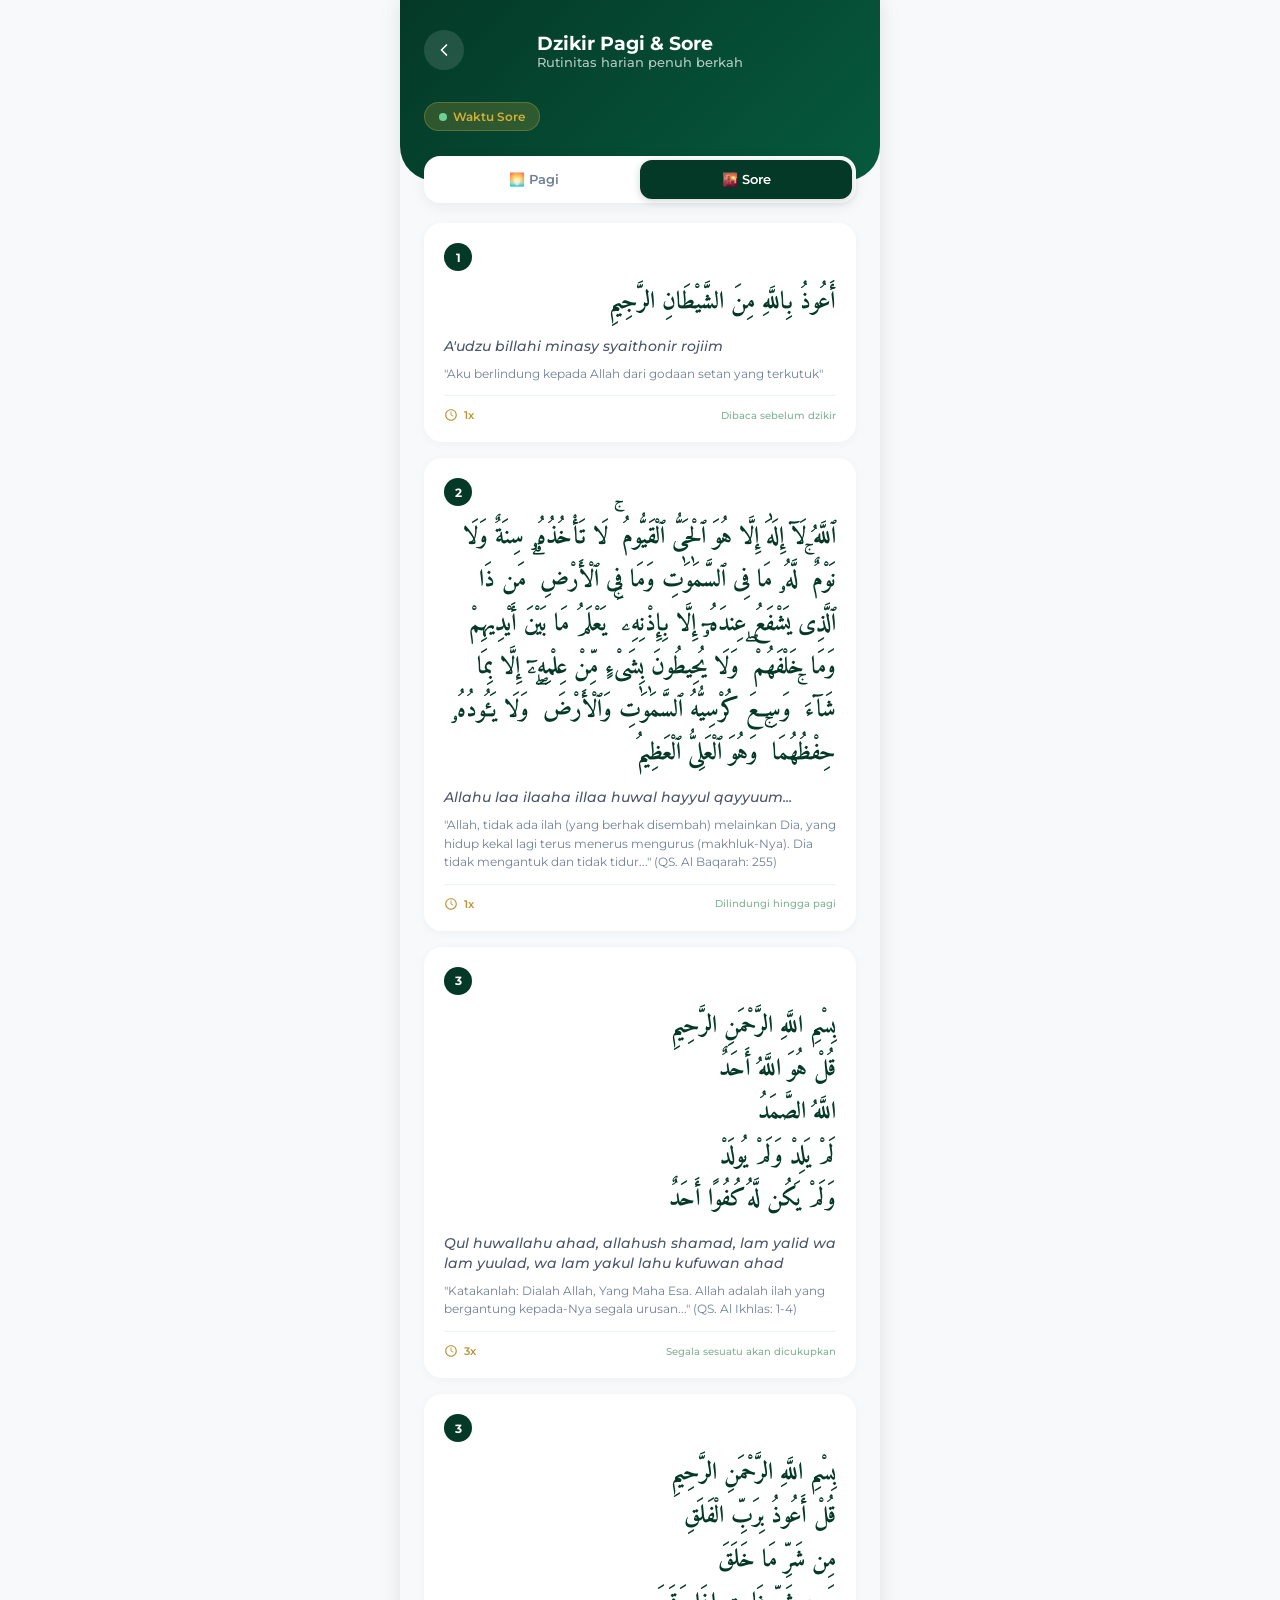
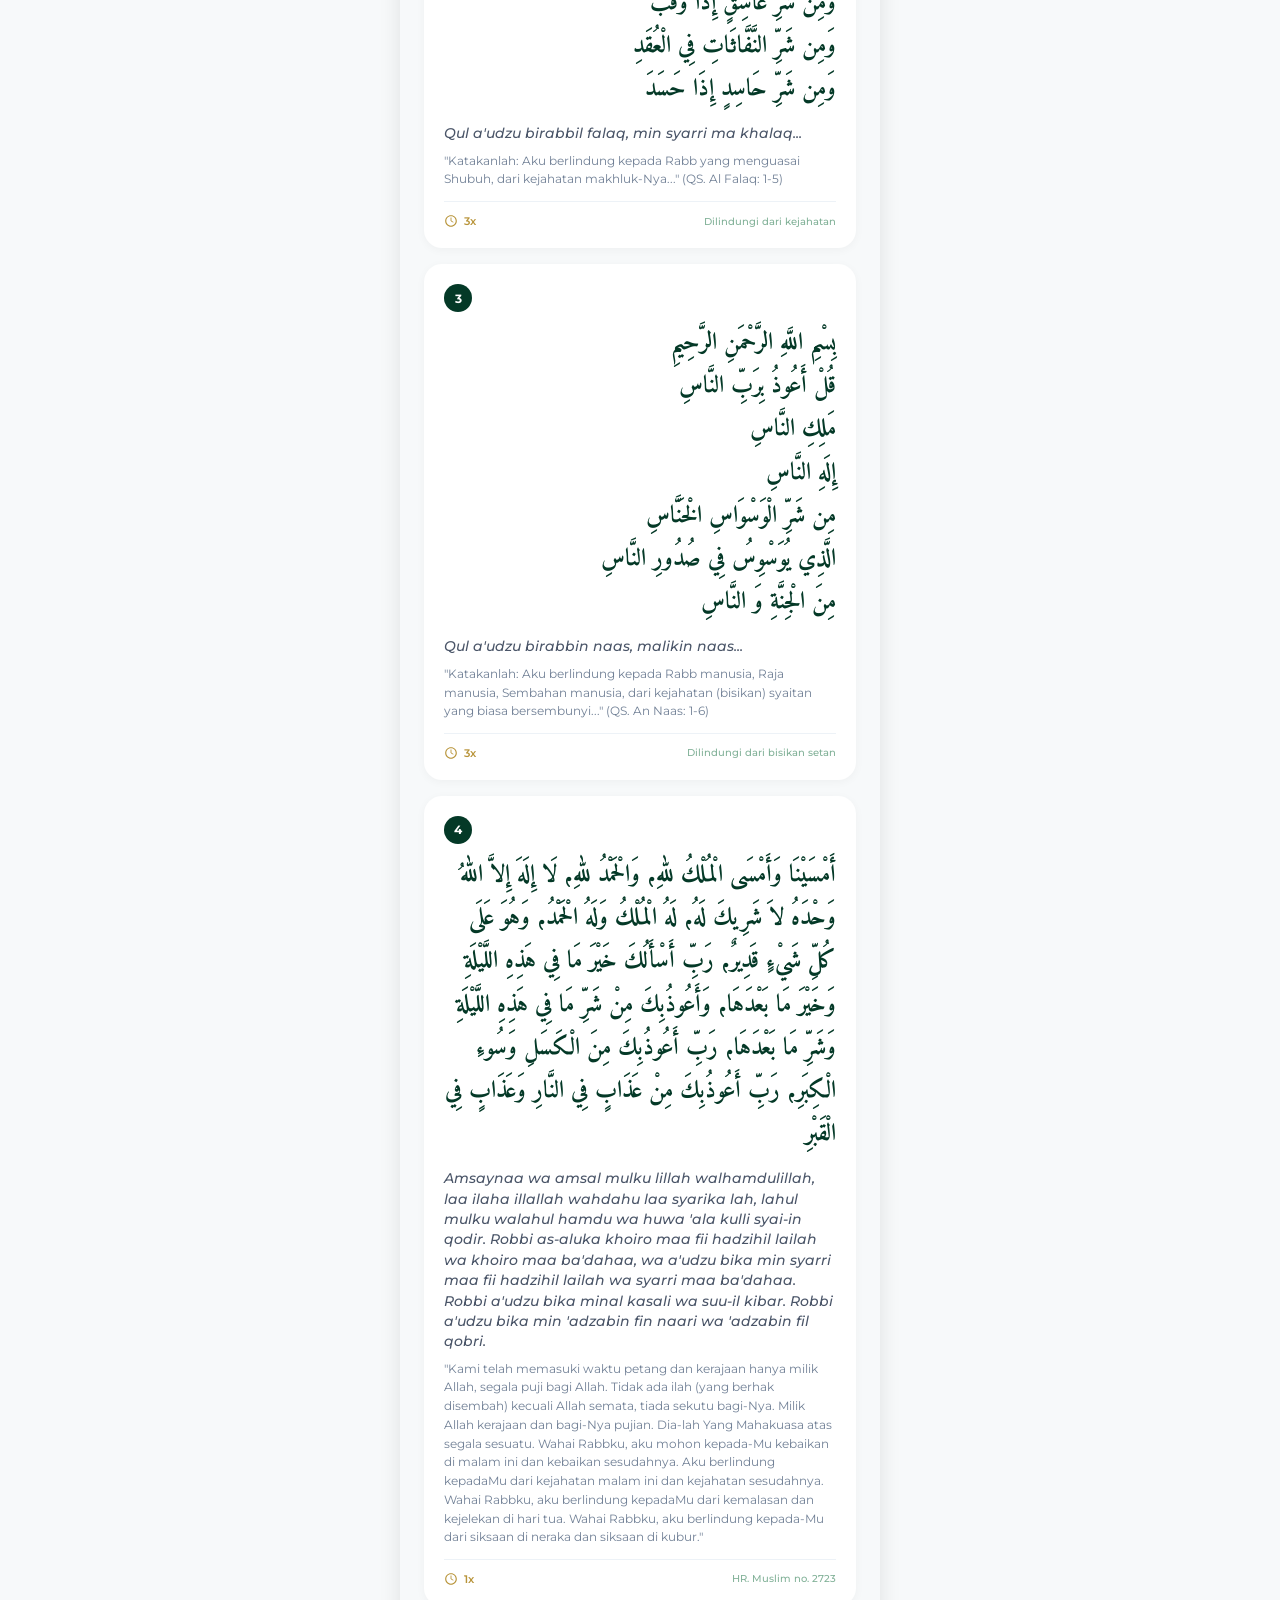
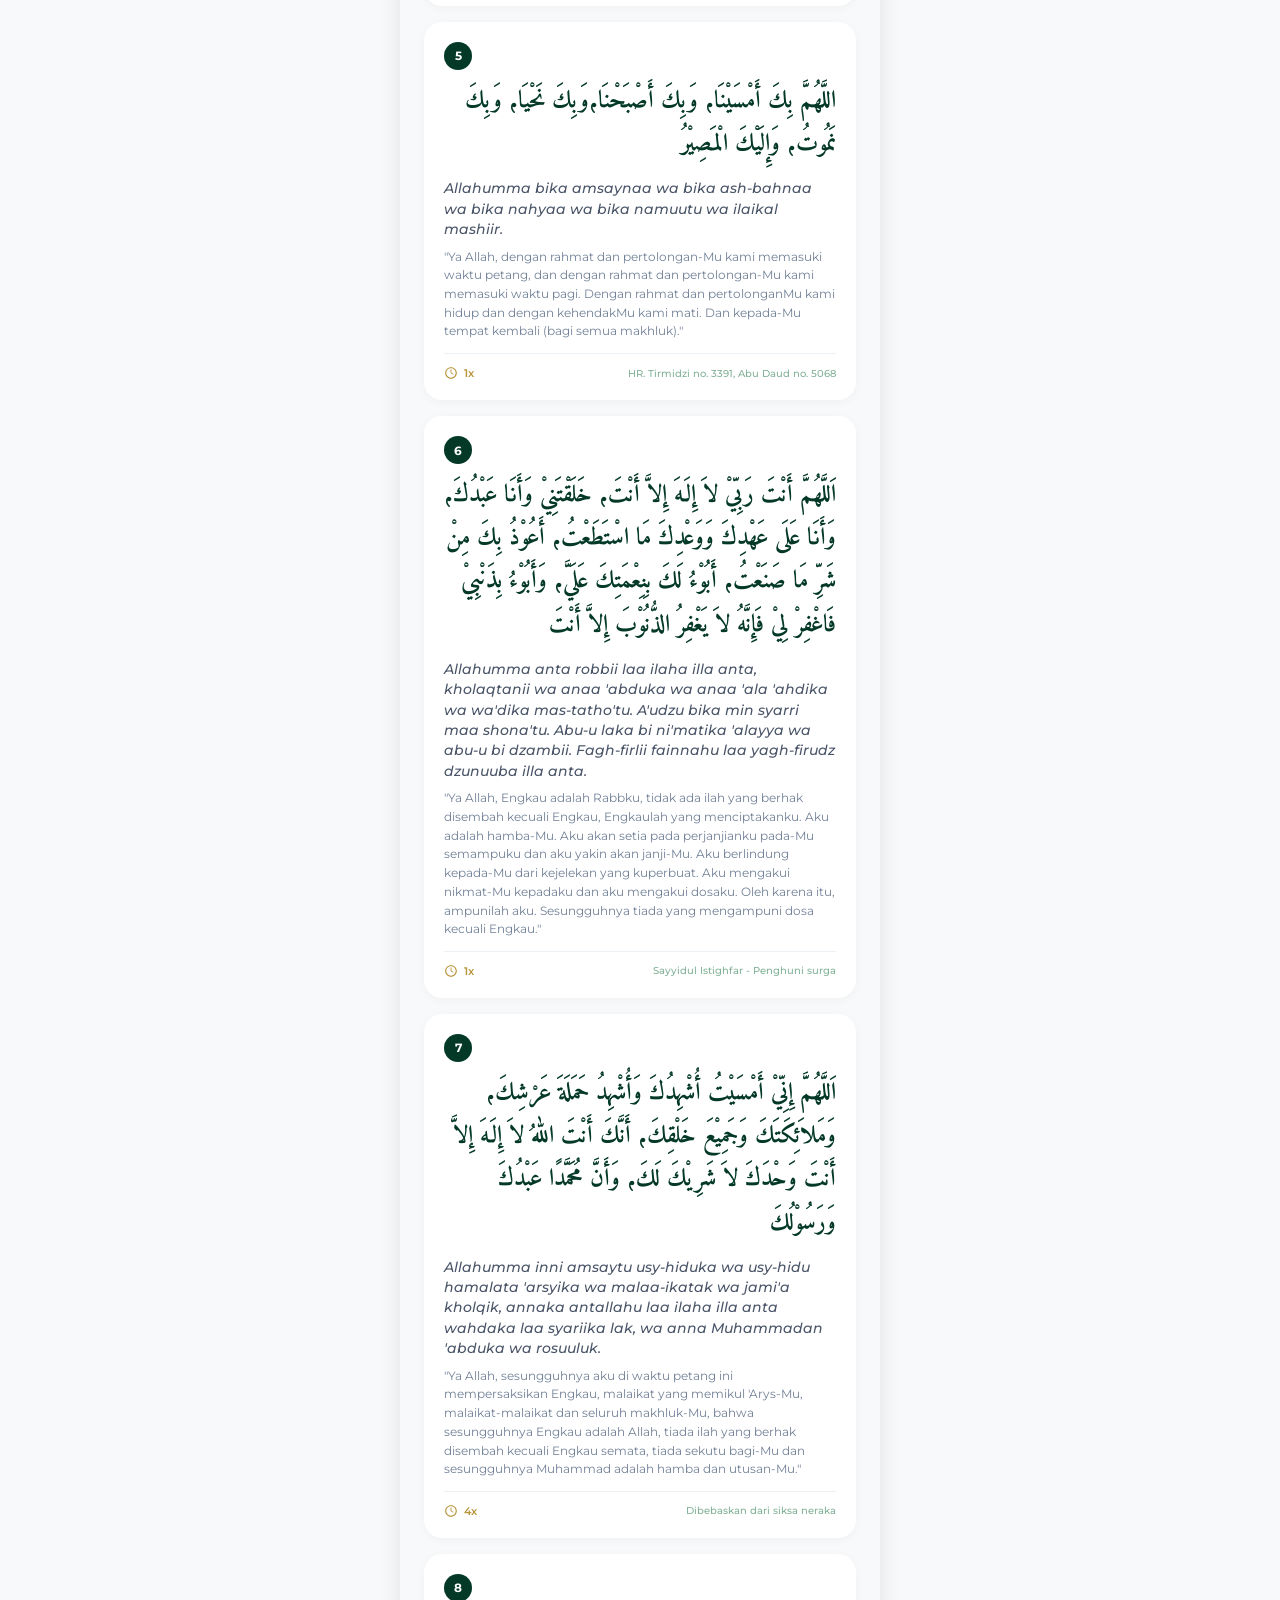
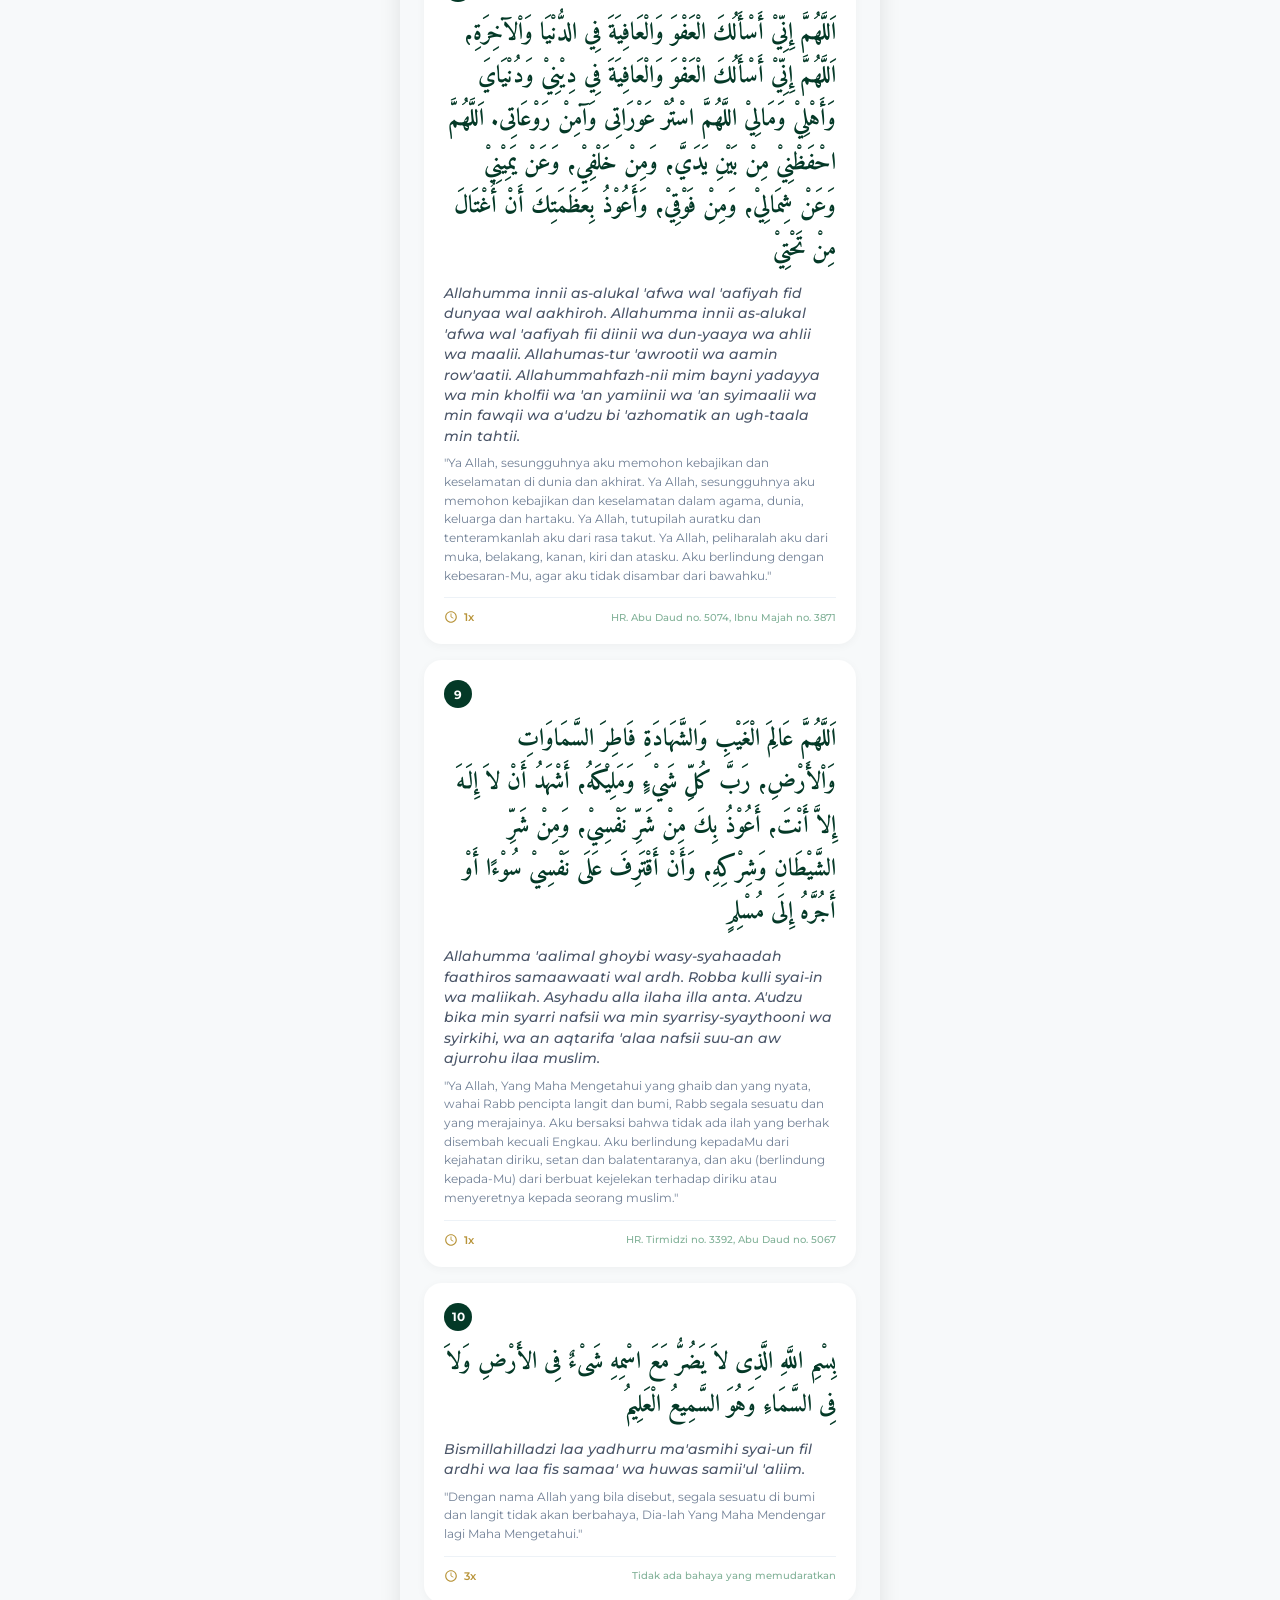
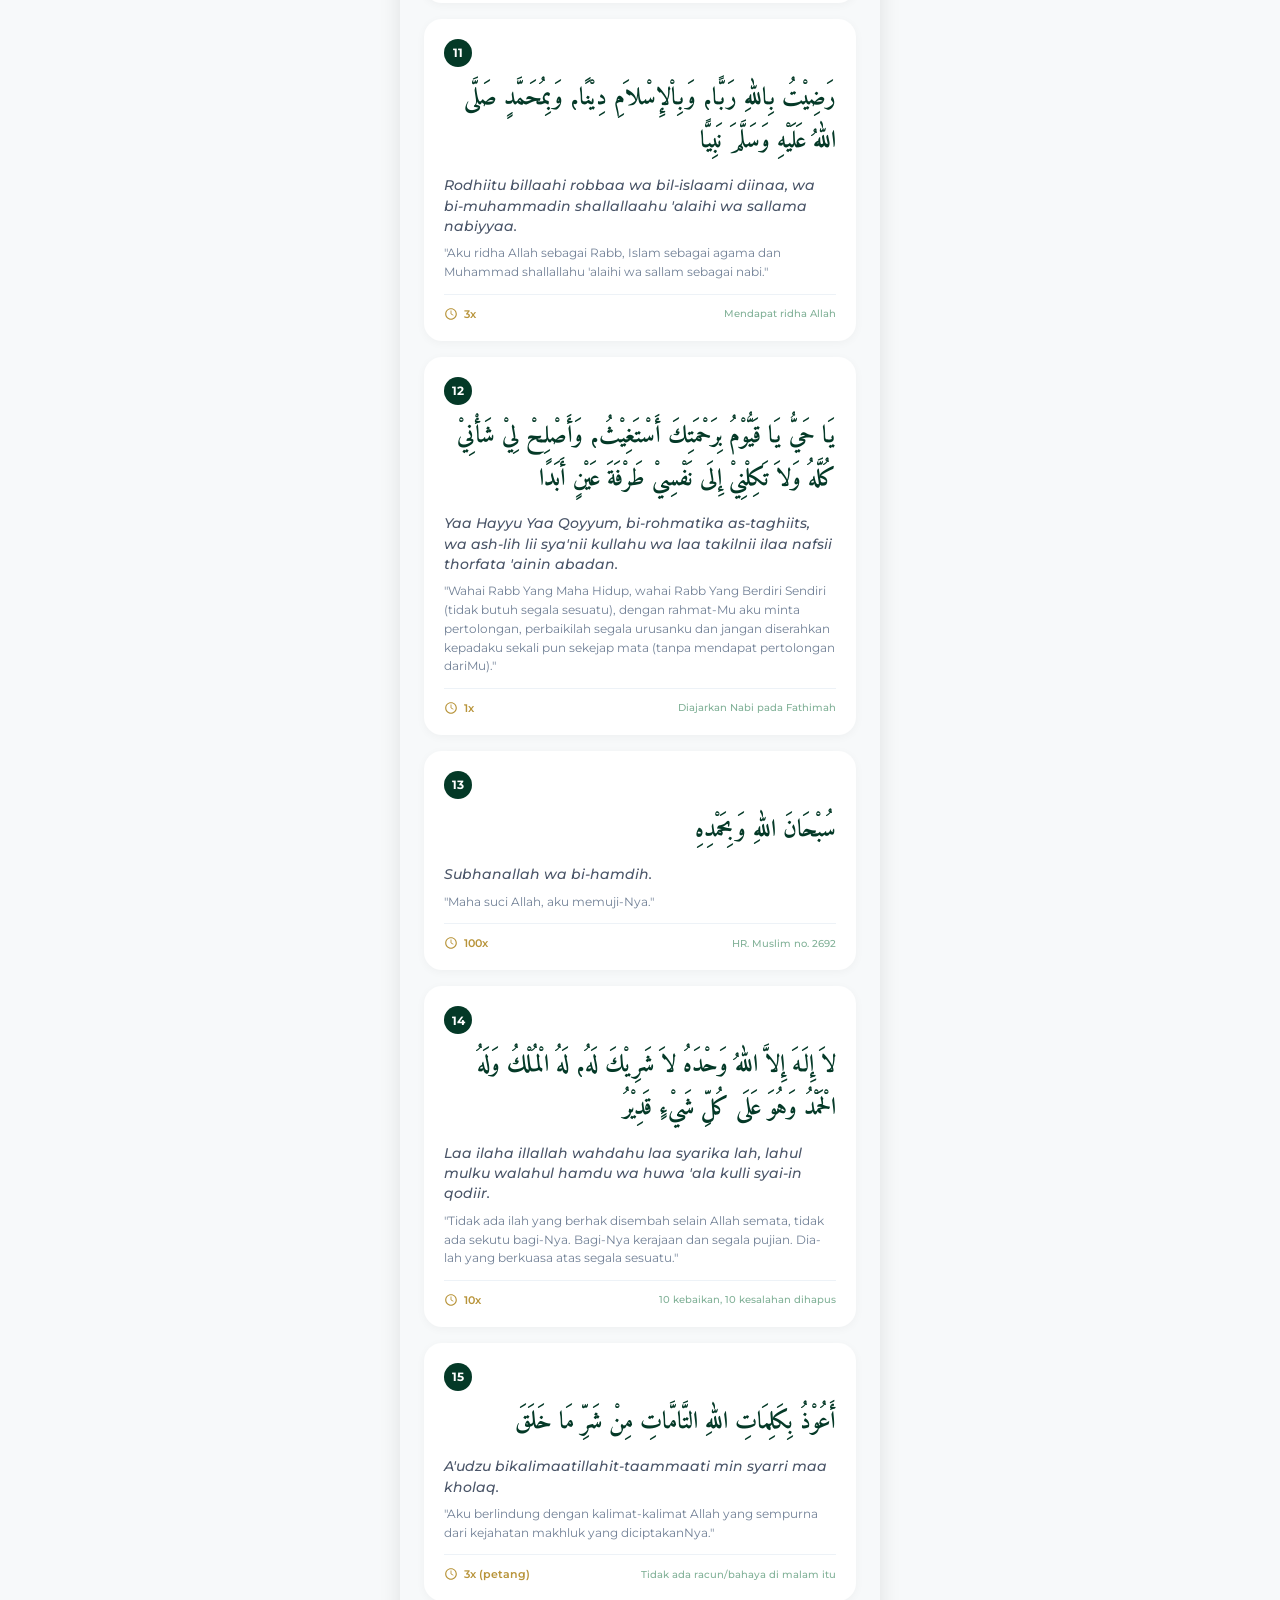
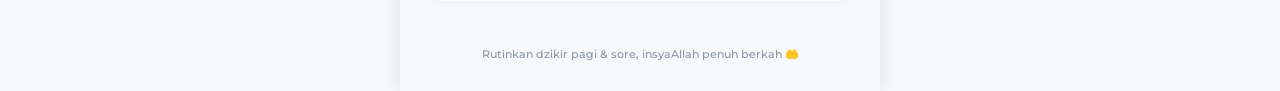
==== commit 34312526: "Lengkapi dzikir sore 15 dzikir sesuai sunnah (dari rumaysho.com)" ====
--- a/dzikir.html
+++ b/dzikir.html
@@ -587,13 +587,263 @@
             </div>
         </div>
 
-        <!-- Konten Dzikir Sore (placeholder) -->
+        <!-- Konten Dzikir Sore -->
         <div id="tab-sore" class="tab-content">
             <div class="dzikir-list">
-                <div class="dzikir-card" style="text-align:center; padding:40px 20px;">
-                    <p style="color:#718096; font-size:0.9rem;">🌇 Dzikir Sore akan segera hadir</p>
-                    <p style="color:#83b299; font-size:0.75rem; margin-top:8px;">InsyaAllah menyusul dengan konten lengkap</p>
-                </div>
+
+                <!-- [1] Ta'awudz -->
+                <div class="dzikir-card">
+                    <div class="dzikir-nomor">1</div>
+                    <div class="dzikir-arab">أَعُوذُ بِاللَّهِ مِنَ الشَّيْطَانِ الرَّجِيمِ</div>
+                    <div class="dzikir-latin">A'udzu billahi minasy syaithonir rojiim</div>
+                    <div class="dzikir-arti">"Aku berlindung kepada Allah dari godaan setan yang terkutuk"</div>
+                    <div class="dzikir-info">
+                        <div class="dzikir-pengulangan">
+                            <svg viewBox="0 0 24 24" fill="none" xmlns="http://www.w3.org/2000/svg"><path d="M12 2C6.48 2 2 6.48 2 12s4.48 10 10 10 10-4.48 10-10S17.52 2 12 2zm0 18c-4.41 0-8-3.59-8-8s3.59-8 8-8 8 3.59 8 8-3.59 8-8 8z" fill="#b8943a"/><path d="M12 6v6l4 2" stroke="#b8943a" stroke-width="1.5"/></svg>
+                            <span>1x</span>
+                        </div>
+                        <span class="dzikir-fadhilah">Dibaca sebelum dzikir</span>
+                    </div>
+                </div>
+
+                <!-- [2] Ayat Kursi -->
+                <div class="dzikir-card">
+                    <div class="dzikir-nomor">2</div>
+                    <div class="dzikir-arab">ٱللَّهُ لَآ إِلَٰهَ إِلَّا هُوَ ٱلْحَىُّ ٱلْقَيُّومُ ۚ لَا تَأْخُذُهُۥ سِنَةٌ وَلَا نَوْمٌ ۚ لَّهُۥ مَا فِى ٱلسَّمَٰوَٰتِ وَمَا فِى ٱلْأَرْضِ ۗ مَن ذَا ٱلَّذِى يَشْفَعُ عِندَهُۥٓ إِلَّا بِإِذْنِهِۦ ۚ يَعْلَمُ مَا بَيْنَ أَيْدِيهِمْ وَمَا خَلْفَهُمْ ۖ وَلَا يُحِيطُونَ بِشَىْءٍ مِّنْ عِلْمِهِۦٓ إِلَّا بِمَا شَآءَ ۚ وَسِعَ كُرْسِيُّهُ ٱلسَّمَٰوَٰتِ وَٱلْأَرْضَ ۖ وَلَا يَـُٔودُهُۥ حِفْظُهُمَا ۚ وَهُوَ ٱلْعَلِىُّ ٱلْعَظِيمُ</div>
+                    <div class="dzikir-latin">Allahu laa ilaaha illaa huwal hayyul qayyuum...</div>
+                    <div class="dzikir-arti">"Allah, tidak ada ilah (yang berhak disembah) melainkan Dia, yang hidup kekal lagi terus menerus mengurus (makhluk-Nya). Dia tidak mengantuk dan tidak tidur..." (QS. Al Baqarah: 255)</div>
+                    <div class="dzikir-info">
+                        <div class="dzikir-pengulangan">
+                            <svg viewBox="0 0 24 24" fill="none" xmlns="http://www.w3.org/2000/svg"><path d="M12 2C6.48 2 2 6.48 2 12s4.48 10 10 10 10-4.48 10-10S17.52 2 12 2zm0 18c-4.41 0-8-3.59-8-8s3.59-8 8-8 8 3.59 8 8-3.59 8-8 8z" fill="#b8943a"/><path d="M12 6v6l4 2" stroke="#b8943a" stroke-width="1.5"/></svg>
+                            <span>1x</span>
+                        </div>
+                        <span class="dzikir-fadhilah">Dilindungi hingga pagi</span>
+                    </div>
+                </div>
+
+                <!-- [3] Al Ikhlas, Al Falaq, An Naas -->
+                <div class="dzikir-card">
+                    <div class="dzikir-nomor">3</div>
+                    <div class="dzikir-arab">بِسْمِ اللَّهِ الرَّحْمَنِ الرَّحِيمِ<br>قُلْ هُوَ اللَّهُ أَحَدٌ<br>اللَّهُ الصَّمَدُ<br>لَمْ يَلِدْ وَلَمْ يُولَدْ<br>وَلَمْ يَكُن لَّهُ كُفُوًا أَحَدٌ</div>
+                    <div class="dzikir-latin">Qul huwallahu ahad, allahush shamad, lam yalid wa lam yuulad, wa lam yakul lahu kufuwan ahad</div>
+                    <div class="dzikir-arti">"Katakanlah: Dialah Allah, Yang Maha Esa. Allah adalah ilah yang bergantung kepada-Nya segala urusan..." (QS. Al Ikhlas: 1-4)</div>
+                    <div class="dzikir-info">
+                        <div class="dzikir-pengulangan">
+                            <svg viewBox="0 0 24 24" fill="none" xmlns="http://www.w3.org/2000/svg"><path d="M12 2C6.48 2 2 6.48 2 12s4.48 10 10 10 10-4.48 10-10S17.52 2 12 2zm0 18c-4.41 0-8-3.59-8-8s3.59-8 8-8 8 3.59 8 8-3.59 8-8 8z" fill="#b8943a"/><path d="M12 6v6l4 2" stroke="#b8943a" stroke-width="1.5"/></svg>
+                            <span>3x</span>
+                        </div>
+                        <span class="dzikir-fadhilah">Segala sesuatu akan dicukupkan</span>
+                    </div>
+                </div>
+
+                <div class="dzikir-card">
+                    <div class="dzikir-nomor">3</div>
+                    <div class="dzikir-arab">بِسْمِ اللَّهِ الرَّحْمَنِ الرَّحِيمِ<br>قُلْ أَعُوذُ بِرَبِّ الْفَلَقِ<br>مِن شَرِّ مَا خَلَقَ<br>وَمِن شَرِّ غَاسِقٍ إِذَا وَقَبَ<br>وَمِن شَرِّ النَّفَّاثَاتِ فِي الْعُقَدِ<br>وَمِن شَرِّ حَاسِدٍ إِذَا حَسَدَ</div>
+                    <div class="dzikir-latin">Qul a'udzu birabbil falaq, min syarri ma khalaq...</div>
+                    <div class="dzikir-arti">"Katakanlah: Aku berlindung kepada Rabb yang menguasai Shubuh, dari kejahatan makhluk-Nya..." (QS. Al Falaq: 1-5)</div>
+                    <div class="dzikir-info">
+                        <div class="dzikir-pengulangan">
+                            <svg viewBox="0 0 24 24" fill="none" xmlns="http://www.w3.org/2000/svg"><path d="M12 2C6.48 2 2 6.48 2 12s4.48 10 10 10 10-4.48 10-10S17.52 2 12 2zm0 18c-4.41 0-8-3.59-8-8s3.59-8 8-8 8 3.59 8 8-3.59 8-8 8z" fill="#b8943a"/><path d="M12 6v6l4 2" stroke="#b8943a" stroke-width="1.5"/></svg>
+                            <span>3x</span>
+                        </div>
+                        <span class="dzikir-fadhilah">Dilindungi dari kejahatan</span>
+                    </div>
+                </div>
+
+                <div class="dzikir-card">
+                    <div class="dzikir-nomor">3</div>
+                    <div class="dzikir-arab">بِسْمِ اللَّهِ الرَّحْمَنِ الرَّحِيمِ<br>قُلْ أَعُوذُ بِرَبِّ النَّاسِ<br>مَلِكِ النَّاسِ<br>إِلَهِ النَّاسِ<br>مِن شَرِّ الْوَسْوَاسِ الْخَنَّاسِ<br>الَّذِي يُوَسْوِسُ فِي صُدُورِ النَّاسِ<br>مِنَ الْجِنَّةِ وَ النَّاسِ</div>
+                    <div class="dzikir-latin">Qul a'udzu birabbin naas, malikin naas...</div>
+                    <div class="dzikir-arti">"Katakanlah: Aku berlindung kepada Rabb manusia, Raja manusia, Sembahan manusia, dari kejahatan (bisikan) syaitan yang biasa bersembunyi..." (QS. An Naas: 1-6)</div>
+                    <div class="dzikir-info">
+                        <div class="dzikir-pengulangan">
+                            <svg viewBox="0 0 24 24" fill="none" xmlns="http://www.w3.org/2000/svg"><path d="M12 2C6.48 2 2 6.48 2 12s4.48 10 10 10 10-4.48 10-10S17.52 2 12 2zm0 18c-4.41 0-8-3.59-8-8s3.59-8 8-8 8 3.59 8 8-3.59 8-8 8z" fill="#b8943a"/><path d="M12 6v6l4 2" stroke="#b8943a" stroke-width="1.5"/></svg>
+                            <span>3x</span>
+                        </div>
+                        <span class="dzikir-fadhilah">Dilindungi dari bisikan setan</span>
+                    </div>
+                </div>
+
+                <!-- [4] Amsaynaa -->
+                <div class="dzikir-card">
+                    <div class="dzikir-nomor">4</div>
+                    <div class="dzikir-arab">أَمْسَيْنَا وَأَمْسَى الْمُلْكُ للهِ، وَالْحَمْدُ للهِ، لَا إِلَهَ إِلاَّ اللهُ وَحْدَهُ لاَ شَرِيكَ لَهُ، لَهُ الْمُلْكُ وَلَهُ الْحَمْدُ، وَهُوَ عَلَى كُلِّ شَيْءٍ قَدِيرٌ، رَبِّ أَسْأَلُكَ خَيْرَ مَا فِي هَذِهِ اللَّيْلَةِ وَخَيْرَ مَا بَعْدَهَا، وَأَعُوذُبِكَ مِنْ شَرِّ مَا فِي هَذِهِ اللَّيْلَةِ وَشَرِّ مَا بَعْدَهَا، رَبِّ أَعُوذُبِكَ مِنَ الْكَسَلِ وَسُوءِ الْكِبَرِ، رَبِّ أَعُوذُبِكَ مِنْ عَذَابٍ فِي النَّارِ وَعَذَابٍ فِي الْقَبْرِ</div>
+                    <div class="dzikir-latin">Amsaynaa wa amsal mulku lillah walhamdulillah, laa ilaha illallah wahdahu laa syarika lah, lahul mulku walahul hamdu wa huwa 'ala kulli syai-in qodir. Robbi as-aluka khoiro maa fii hadzihil lailah wa khoiro maa ba'dahaa, wa a'udzu bika min syarri maa fii hadzihil lailah wa syarri maa ba'dahaa. Robbi a'udzu bika minal kasali wa suu-il kibar. Robbi a'udzu bika min 'adzabin fin naari wa 'adzabin fil qobri.</div>
+                    <div class="dzikir-arti">"Kami telah memasuki waktu petang dan kerajaan hanya milik Allah, segala puji bagi Allah. Tidak ada ilah (yang berhak disembah) kecuali Allah semata, tiada sekutu bagi-Nya. Milik Allah kerajaan dan bagi-Nya pujian. Dia-lah Yang Mahakuasa atas segala sesuatu. Wahai Rabbku, aku mohon kepada-Mu kebaikan di malam ini dan kebaikan sesudahnya. Aku berlindung kepadaMu dari kejahatan malam ini dan kejahatan sesudahnya. Wahai Rabbku, aku berlindung kepadaMu dari kemalasan dan kejelekan di hari tua. Wahai Rabbku, aku berlindung kepada-Mu dari siksaan di neraka dan siksaan di kubur."</div>
+                    <div class="dzikir-info">
+                        <div class="dzikir-pengulangan">
+                            <svg viewBox="0 0 24 24" fill="none" xmlns="http://www.w3.org/2000/svg"><path d="M12 2C6.48 2 2 6.48 2 12s4.48 10 10 10 10-4.48 10-10S17.52 2 12 2zm0 18c-4.41 0-8-3.59-8-8s3.59-8 8-8 8 3.59 8 8-3.59 8-8 8z" fill="#b8943a"/><path d="M12 6v6l4 2" stroke="#b8943a" stroke-width="1.5"/></svg>
+                            <span>1x</span>
+                        </div>
+                        <span class="dzikir-fadhilah">HR. Muslim no. 2723</span>
+                    </div>
+                </div>
+
+                <!-- [5] Allahumma bika amsaynaa -->
+                <div class="dzikir-card">
+                    <div class="dzikir-nomor">5</div>
+                    <div class="dzikir-arab">اللَّهُمَّ بِكَ أَمْسَيْنَا، وَبِكَ أَصْبَحْنَا،وَبِكَ نَحْيَا، وَبِكَ نَمُوتُ، وَإِلَيْكَ الْمَصِيْرُ</div>
+                    <div class="dzikir-latin">Allahumma bika amsaynaa wa bika ash-bahnaa wa bika nahyaa wa bika namuutu wa ilaikal mashiir.</div>
+                    <div class="dzikir-arti">"Ya Allah, dengan rahmat dan pertolongan-Mu kami memasuki waktu petang, dan dengan rahmat dan pertolongan-Mu kami memasuki waktu pagi. Dengan rahmat dan pertolonganMu kami hidup dan dengan kehendakMu kami mati. Dan kepada-Mu tempat kembali (bagi semua makhluk)."</div>
+                    <div class="dzikir-info">
+                        <div class="dzikir-pengulangan">
+                            <svg viewBox="0 0 24 24" fill="none" xmlns="http://www.w3.org/2000/svg"><path d="M12 2C6.48 2 2 6.48 2 12s4.48 10 10 10 10-4.48 10-10S17.52 2 12 2zm0 18c-4.41 0-8-3.59-8-8s3.59-8 8-8 8 3.59 8 8-3.59 8-8 8z" fill="#b8943a"/><path d="M12 6v6l4 2" stroke="#b8943a" stroke-width="1.5"/></svg>
+                            <span>1x</span>
+                        </div>
+                        <span class="dzikir-fadhilah">HR. Tirmidzi no. 3391, Abu Daud no. 5068</span>
+                    </div>
+                </div>
+
+                <!-- [6] Sayyidul Istighfar -->
+                <div class="dzikir-card">
+                    <div class="dzikir-nomor">6</div>
+                    <div class="dzikir-arab">اَللَّهُمَّ أَنْتَ رَبِّيْ لاَ إِلَـهَ إِلاَّ أَنْتَ، خَلَقْتَنِيْ وَأَنَا عَبْدُكَ، وَأَنَا عَلَى عَهْدِكَ وَوَعْدِكَ مَا اسْتَطَعْتُ، أَعُوْذُ بِكَ مِنْ شَرِّ مَا صَنَعْتُ، أَبُوْءُ لَكَ بِنِعْمَتِكَ عَلَيَّ، وَأَبُوْءُ بِذَنْبِيْ فَاغْفِرْ لِيْ فَإِنَّهُ لاَ يَغْفِرُ الذُّنُوْبَ إِلاَّ أَنْتَ</div>
+                    <div class="dzikir-latin">Allahumma anta robbii laa ilaha illa anta, kholaqtanii wa anaa 'abduka wa anaa 'ala 'ahdika wa wa'dika mas-tatho'tu. A'udzu bika min syarri maa shona'tu. Abu-u laka bi ni'matika 'alayya wa abu-u bi dzambii. Fagh-firlii fainnahu laa yagh-firudz dzunuuba illa anta.</div>
+                    <div class="dzikir-arti">"Ya Allah, Engkau adalah Rabbku, tidak ada ilah yang berhak disembah kecuali Engkau, Engkaulah yang menciptakanku. Aku adalah hamba-Mu. Aku akan setia pada perjanjianku pada-Mu semampuku dan aku yakin akan janji-Mu. Aku berlindung kepada-Mu dari kejelekan yang kuperbuat. Aku mengakui nikmat-Mu kepadaku dan aku mengakui dosaku. Oleh karena itu, ampunilah aku. Sesungguhnya tiada yang mengampuni dosa kecuali Engkau."</div>
+                    <div class="dzikir-info">
+                        <div class="dzikir-pengulangan">
+                            <svg viewBox="0 0 24 24" fill="none" xmlns="http://www.w3.org/2000/svg"><path d="M12 2C6.48 2 2 6.48 2 12s4.48 10 10 10 10-4.48 10-10S17.52 2 12 2zm0 18c-4.41 0-8-3.59-8-8s3.59-8 8-8 8 3.59 8 8-3.59 8-8 8z" fill="#b8943a"/><path d="M12 6v6l4 2" stroke="#b8943a" stroke-width="1.5"/></svg>
+                            <span>1x</span>
+                        </div>
+                        <span class="dzikir-fadhilah">Sayyidul Istighfar - Penghuni surga</span>
+                    </div>
+                </div>
+
+                <!-- [7] Allahumma inni amsaytu -->
+                <div class="dzikir-card">
+                    <div class="dzikir-nomor">7</div>
+                    <div class="dzikir-arab">اَللَّهُمَّ إِنِّيْ أَمْسَيْتُ أُشْهِدُكَ وَأُشْهِدُ حَمَلَةَ عَرْشِكَ، وَمَلاَئِكَتَكَ وَجَمِيْعَ خَلْقِكَ، أَنَّكَ أَنْتَ اللهُ لاَ إِلَـهَ إِلاَّ أَنْتَ وَحْدَكَ لاَ شَرِيْكَ لَكَ، وَأَنَّ مُحَمَّدًا عَبْدُكَ وَرَسُوْلُكَ</div>
+                    <div class="dzikir-latin">Allahumma inni amsaytu usy-hiduka wa usy-hidu hamalata 'arsyika wa malaa-ikatak wa jami'a kholqik, annaka antallahu laa ilaha illa anta wahdaka laa syariika lak, wa anna Muhammadan 'abduka wa rosuuluk.</div>
+                    <div class="dzikir-arti">"Ya Allah, sesungguhnya aku di waktu petang ini mempersaksikan Engkau, malaikat yang memikul 'Arys-Mu, malaikat-malaikat dan seluruh makhluk-Mu, bahwa sesungguhnya Engkau adalah Allah, tiada ilah yang berhak disembah kecuali Engkau semata, tiada sekutu bagi-Mu dan sesungguhnya Muhammad adalah hamba dan utusan-Mu."</div>
+                    <div class="dzikir-info">
+                        <div class="dzikir-pengulangan">
+                            <svg viewBox="0 0 24 24" fill="none" xmlns="http://www.w3.org/2000/svg"><path d="M12 2C6.48 2 2 6.48 2 12s4.48 10 10 10 10-4.48 10-10S17.52 2 12 2zm0 18c-4.41 0-8-3.59-8-8s3.59-8 8-8 8 3.59 8 8-3.59 8-8 8z" fill="#b8943a"/><path d="M12 6v6l4 2" stroke="#b8943a" stroke-width="1.5"/></svg>
+                            <span>4x</span>
+                        </div>
+                        <span class="dzikir-fadhilah">Dibebaskan dari siksa neraka</span>
+                    </div>
+                </div>
+
+                <!-- [8] Allahumma inni as-alukal 'afwa -->
+                <div class="dzikir-card">
+                    <div class="dzikir-nomor">8</div>
+                    <div class="dzikir-arab">اَللَّهُمَّ إِنِّيْ أَسْأَلُكَ الْعَفْوَ وَالْعَافِيَةَ فِي الدُّنْيَا وَاْلآخِرَةِ، اَللَّهُمَّ إِنِّيْ أَسْأَلُكَ الْعَفْوَ وَالْعَافِيَةَ فِي دِيْنِيْ وَدُنْيَايَ وَأَهْلِيْ وَمَالِيْ اللَّهُمَّ اسْتُرْ عَوْرَاتِى وَآمِنْ رَوْعَاتِى. اَللَّهُمَّ احْفَظْنِيْ مِنْ بَيْنِ يَدَيَّ، وَمِنْ خَلْفِيْ، وَعَنْ يَمِيْنِيْ وَعَنْ شِمَالِيْ، وَمِنْ فَوْقِيْ، وَأَعُوْذُ بِعَظَمَتِكَ أَنْ أُغْتَالَ مِنْ تَحْتِيْ</div>
+                    <div class="dzikir-latin">Allahumma innii as-alukal 'afwa wal 'aafiyah fid dunyaa wal aakhiroh. Allahumma innii as-alukal 'afwa wal 'aafiyah fii diinii wa dun-yaaya wa ahlii wa maalii. Allahumas-tur 'awrootii wa aamin row'aatii. Allahummahfazh-nii mim bayni yadayya wa min kholfii wa 'an yamiinii wa 'an syimaalii wa min fawqii wa a'udzu bi 'azhomatik an ugh-taala min tahtii.</div>
+                    <div class="dzikir-arti">"Ya Allah, sesungguhnya aku memohon kebajikan dan keselamatan di dunia dan akhirat. Ya Allah, sesungguhnya aku memohon kebajikan dan keselamatan dalam agama, dunia, keluarga dan hartaku. Ya Allah, tutupilah auratku dan tenteramkanlah aku dari rasa takut. Ya Allah, peliharalah aku dari muka, belakang, kanan, kiri dan atasku. Aku berlindung dengan kebesaran-Mu, agar aku tidak disambar dari bawahku."</div>
+                    <div class="dzikir-info">
+                        <div class="dzikir-pengulangan">
+                            <svg viewBox="0 0 24 24" fill="none" xmlns="http://www.w3.org/2000/svg"><path d="M12 2C6.48 2 2 6.48 2 12s4.48 10 10 10 10-4.48 10-10S17.52 2 12 2zm0 18c-4.41 0-8-3.59-8-8s3.59-8 8-8 8 3.59 8 8-3.59 8-8 8z" fill="#b8943a"/><path d="M12 6v6l4 2" stroke="#b8943a" stroke-width="1.5"/></svg>
+                            <span>1x</span>
+                        </div>
+                        <span class="dzikir-fadhilah">HR. Abu Daud no. 5074, Ibnu Majah no. 3871</span>
+                    </div>
+                </div>
+
+                <!-- [9] Allahumma 'aalimal ghoybi -->
+                <div class="dzikir-card">
+                    <div class="dzikir-nomor">9</div>
+                    <div class="dzikir-arab">اَللَّهُمَّ عَالِمَ الْغَيْبِ وَالشَّهَادَةِ فَاطِرَ السَّمَاوَاتِ وَاْلأَرْضِ، رَبَّ كُلِّ شَيْءٍ وَمَلِيْكَهُ، أَشْهَدُ أَنْ لاَ إِلَـهَ إِلاَّ أَنْتَ، أَعُوْذُ بِكَ مِنْ شَرِّ نَفْسِيْ، وَمِنْ شَرِّ الشَّيْطَانِ وَشِرْكِهِ، وَأَنْ أَقْتَرِفَ عَلَى نَفْسِيْ سُوْءًا أَوْ أَجُرَّهُ إِلَى مُسْلِمٍ</div>
+                    <div class="dzikir-latin">Allahumma 'aalimal ghoybi wasy-syahaadah faathiros samaawaati wal ardh. Robba kulli syai-in wa maliikah. Asyhadu alla ilaha illa anta. A'udzu bika min syarri nafsii wa min syarrisy-syaythooni wa syirkihi, wa an aqtarifa 'alaa nafsii suu-an aw ajurrohu ilaa muslim.</div>
+                    <div class="dzikir-arti">"Ya Allah, Yang Maha Mengetahui yang ghaib dan yang nyata, wahai Rabb pencipta langit dan bumi, Rabb segala sesuatu dan yang merajainya. Aku bersaksi bahwa tidak ada ilah yang berhak disembah kecuali Engkau. Aku berlindung kepadaMu dari kejahatan diriku, setan dan balatentaranya, dan aku (berlindung kepada-Mu) dari berbuat kejelekan terhadap diriku atau menyeretnya kepada seorang muslim."</div>
+                    <div class="dzikir-info">
+                        <div class="dzikir-pengulangan">
+                            <svg viewBox="0 0 24 24" fill="none" xmlns="http://www.w3.org/2000/svg"><path d="M12 2C6.48 2 2 6.48 2 12s4.48 10 10 10 10-4.48 10-10S17.52 2 12 2zm0 18c-4.41 0-8-3.59-8-8s3.59-8 8-8 8 3.59 8 8-3.59 8-8 8z" fill="#b8943a"/><path d="M12 6v6l4 2" stroke="#b8943a" stroke-width="1.5"/></svg>
+                            <span>1x</span>
+                        </div>
+                        <span class="dzikir-fadhilah">HR. Tirmidzi no. 3392, Abu Daud no. 5067</span>
+                    </div>
+                </div>
+
+                <!-- [10] Bismillahilladzi laa yadhurru -->
+                <div class="dzikir-card">
+                    <div class="dzikir-nomor">10</div>
+                    <div class="dzikir-arab">بِسْمِ اللَّهِ الَّذِى لاَ يَضُرُّ مَعَ اسْمِهِ شَىْءٌ فِى الأَرْضِ وَلاَ فِى السَّمَاءِ وَهُوَ السَّمِيعُ الْعَلِيمُ</div>
+                    <div class="dzikir-latin">Bismillahilladzi laa yadhurru ma'asmihi syai-un fil ardhi wa laa fis samaa' wa huwas samii'ul 'aliim.</div>
+                    <div class="dzikir-arti">"Dengan nama Allah yang bila disebut, segala sesuatu di bumi dan langit tidak akan berbahaya, Dia-lah Yang Maha Mendengar lagi Maha Mengetahui."</div>
+                    <div class="dzikir-info">
+                        <div class="dzikir-pengulangan">
+                            <svg viewBox="0 0 24 24" fill="none" xmlns="http://www.w3.org/2000/svg"><path d="M12 2C6.48 2 2 6.48 2 12s4.48 10 10 10 10-4.48 10-10S17.52 2 12 2zm0 18c-4.41 0-8-3.59-8-8s3.59-8 8-8 8 3.59 8 8-3.59 8-8 8z" fill="#b8943a"/><path d="M12 6v6l4 2" stroke="#b8943a" stroke-width="1.5"/></svg>
+                            <span>3x</span>
+                        </div>
+                        <span class="dzikir-fadhilah">Tidak ada bahaya yang memudaratkan</span>
+                    </div>
+                </div>
+
+                <!-- [11] Rodhiitu billaahi robbaa -->
+                <div class="dzikir-card">
+                    <div class="dzikir-nomor">11</div>
+                    <div class="dzikir-arab">رَضِيْتُ بِاللهِ رَبًّا، وَبِاْلإِسْلاَمِ دِيْنًا، وَبِمُحَمَّدٍ صَلَّى اللهُ عَلَيْهِ وَسَلَّمَ نَبِيًّا</div>
+                    <div class="dzikir-latin">Rodhiitu billaahi robbaa wa bil-islaami diinaa, wa bi-muhammadin shallallaahu 'alaihi wa sallama nabiyyaa.</div>
+                    <div class="dzikir-arti">"Aku ridha Allah sebagai Rabb, Islam sebagai agama dan Muhammad shallallahu 'alaihi wa sallam sebagai nabi."</div>
+                    <div class="dzikir-info">
+                        <div class="dzikir-pengulangan">
+                            <svg viewBox="0 0 24 24" fill="none" xmlns="http://www.w3.org/2000/svg"><path d="M12 2C6.48 2 2 6.48 2 12s4.48 10 10 10 10-4.48 10-10S17.52 2 12 2zm0 18c-4.41 0-8-3.59-8-8s3.59-8 8-8 8 3.59 8 8-3.59 8-8 8z" fill="#b8943a"/><path d="M12 6v6l4 2" stroke="#b8943a" stroke-width="1.5"/></svg>
+                            <span>3x</span>
+                        </div>
+                        <span class="dzikir-fadhilah">Mendapat ridha Allah</span>
+                    </div>
+                </div>
+
+                <!-- [12] Yaa Hayyu Yaa Qoyyum -->
+                <div class="dzikir-card">
+                    <div class="dzikir-nomor">12</div>
+                    <div class="dzikir-arab">يَا حَيُّ يَا قَيُّوْمُ بِرَحْمَتِكَ أَسْتَغِيْثُ، وَأَصْلِحْ لِيْ شَأْنِيْ كُلَّهُ وَلاَ تَكِلْنِيْ إِلَى نَفْسِيْ طَرْفَةَ عَيْنٍ أَبَدًا</div>
+                    <div class="dzikir-latin">Yaa Hayyu Yaa Qoyyum, bi-rohmatika as-taghiits, wa ash-lih lii sya'nii kullahu wa laa takilnii ilaa nafsii thorfata 'ainin abadan.</div>
+                    <div class="dzikir-arti">"Wahai Rabb Yang Maha Hidup, wahai Rabb Yang Berdiri Sendiri (tidak butuh segala sesuatu), dengan rahmat-Mu aku minta pertolongan, perbaikilah segala urusanku dan jangan diserahkan kepadaku sekali pun sekejap mata (tanpa mendapat pertolongan dariMu)."</div>
+                    <div class="dzikir-info">
+                        <div class="dzikir-pengulangan">
+                            <svg viewBox="0 0 24 24" fill="none" xmlns="http://www.w3.org/2000/svg"><path d="M12 2C6.48 2 2 6.48 2 12s4.48 10 10 10 10-4.48 10-10S17.52 2 12 2zm0 18c-4.41 0-8-3.59-8-8s3.59-8 8-8 8 3.59 8 8-3.59 8-8 8z" fill="#b8943a"/><path d="M12 6v6l4 2" stroke="#b8943a" stroke-width="1.5"/></svg>
+                            <span>1x</span>
+                        </div>
+                        <span class="dzikir-fadhilah">Diajarkan Nabi pada Fathimah</span>
+                    </div>
+                </div>
+
+                <!-- [13] Subhanallah wa bihamdih 100x -->
+                <div class="dzikir-card">
+                    <div class="dzikir-nomor">13</div>
+                    <div class="dzikir-arab">سُبْحَانَ اللهِ وَبِحَمْدِهِ</div>
+                    <div class="dzikir-latin">Subhanallah wa bi-hamdih.</div>
+                    <div class="dzikir-arti">"Maha suci Allah, aku memuji-Nya."</div>
+                    <div class="dzikir-info">
+                        <div class="dzikir-pengulangan">
+                            <svg viewBox="0 0 24 24" fill="none" xmlns="http://www.w3.org/2000/svg"><path d="M12 2C6.48 2 2 6.48 2 12s4.48 10 10 10 10-4.48 10-10S17.52 2 12 2zm0 18c-4.41 0-8-3.59-8-8s3.59-8 8-8 8 3.59 8 8-3.59 8-8 8z" fill="#b8943a"/><path d="M12 6v6l4 2" stroke="#b8943a" stroke-width="1.5"/></svg>
+                            <span>100x</span>
+                        </div>
+                        <span class="dzikir-fadhilah">HR. Muslim no. 2692</span>
+                    </div>
+                </div>
+
+                <!-- [14] Laa ilaha illallah 10x -->
+                <div class="dzikir-card">
+                    <div class="dzikir-nomor">14</div>
+                    <div class="dzikir-arab">لاَ إِلَـهَ إِلاَّ اللهُ وَحْدَهُ لاَ شَرِيْكَ لَهُ، لَهُ الْمُلْكُ وَلَهُ الْحَمْدُ وَهُوَ عَلَى كُلِّ شَيْءٍ قَدِيْرُ</div>
+                    <div class="dzikir-latin">Laa ilaha illallah wahdahu laa syarika lah, lahul mulku walahul hamdu wa huwa 'ala kulli syai-in qodiir.</div>
+                    <div class="dzikir-arti">"Tidak ada ilah yang berhak disembah selain Allah semata, tidak ada sekutu bagi-Nya. Bagi-Nya kerajaan dan segala pujian. Dia-lah yang berkuasa atas segala sesuatu."</div>
+                    <div class="dzikir-info">
+                        <div class="dzikir-pengulangan">
+                            <svg viewBox="0 0 24 24" fill="none" xmlns="http://www.w3.org/2000/svg"><path d="M12 2C6.48 2 2 6.48 2 12s4.48 10 10 10 10-4.48 10-10S17.52 2 12 2zm0 18c-4.41 0-8-3.59-8-8s3.59-8 8-8 8 3.59 8 8-3.59 8-8 8z" fill="#b8943a"/><path d="M12 6v6l4 2" stroke="#b8943a" stroke-width="1.5"/></svg>
+                            <span>10x</span>
+                        </div>
+                        <span class="dzikir-fadhilah">10 kebaikan, 10 kesalahan dihapus</span>
+                    </div>
+                </div>
+
+                <!-- [15] A'udzu bikalimaatillah -->
+                <div class="dzikir-card">
+                    <div class="dzikir-nomor">15</div>
+                    <div class="dzikir-arab">أَعُوْذُ بِكَلِمَاتِ اللهِ التَّامَّاتِ مِنْ شَرِّ مَا خَلَقَ</div>
+                    <div class="dzikir-latin">A'udzu bikalimaatillahit-taammaati min syarri maa kholaq.</div>
+                    <div class="dzikir-arti">"Aku berlindung dengan kalimat-kalimat Allah yang sempurna dari kejahatan makhluk yang diciptakanNya."</div>
+                    <div class="dzikir-info">
+                        <div class="dzikir-pengulangan">
+                            <svg viewBox="0 0 24 24" fill="none" xmlns="http://www.w3.org/2000/svg"><path d="M12 2C6.48 2 2 6.48 2 12s4.48 10 10 10 10-4.48 10-10S17.52 2 12 2zm0 18c-4.41 0-8-3.59-8-8s3.59-8 8-8 8 3.59 8 8-3.59 8-8 8z" fill="#b8943a"/><path d="M12 6v6l4 2" stroke="#b8943a" stroke-width="1.5"/></svg>
+                            <span>3x (petang)</span>
+                        </div>
+                        <span class="dzikir-fadhilah">Tidak ada racun/bahaya di malam itu</span>
+                    </div>
+                </div>
+
             </div>
         </div>
 
